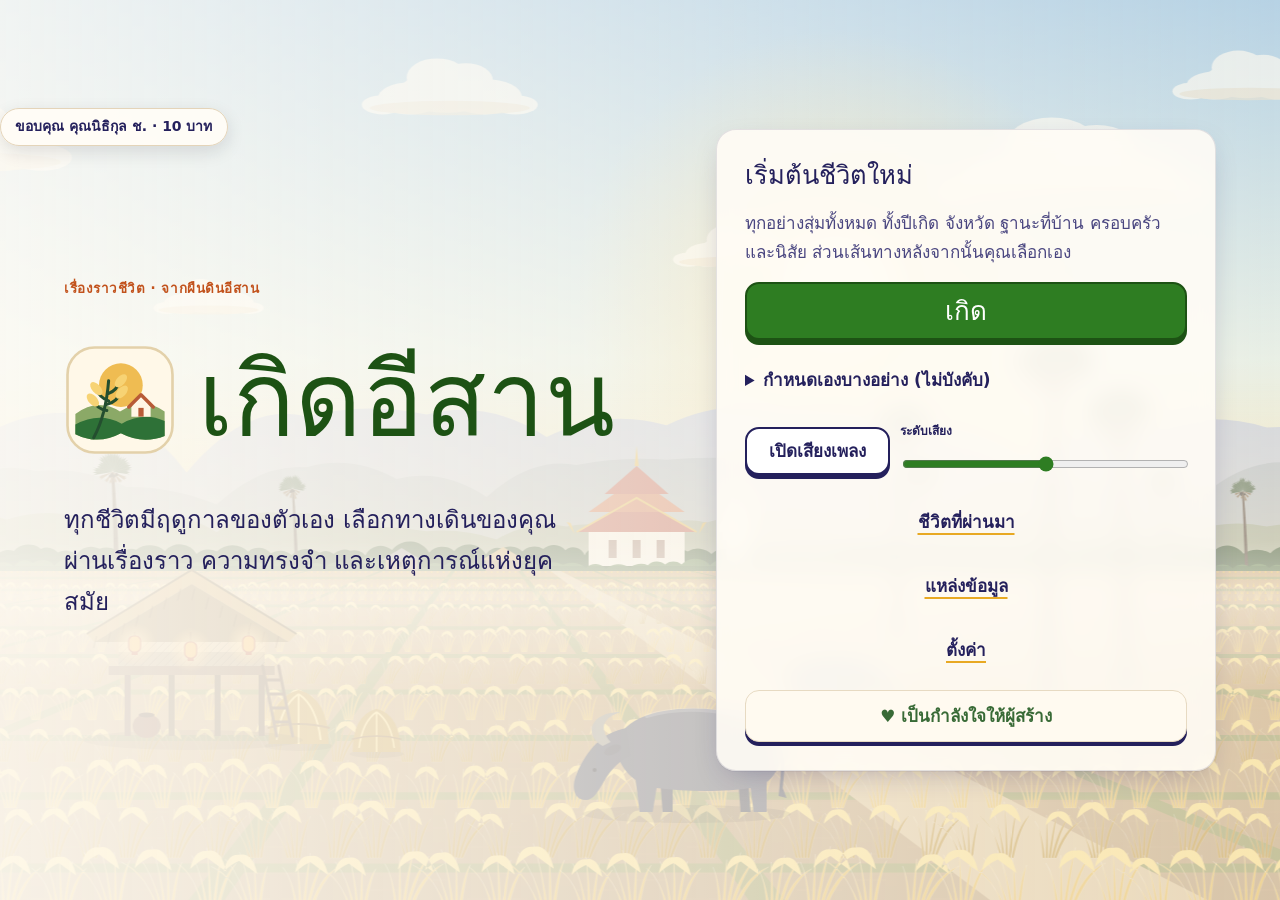
==== work/ki-preview/index.html @ 5be8d290 "feat: pets and co-located family in scene, free trading, floating thanks - Draw living pets in the s" ====
<!doctype html>
<html lang="th">
<head>
<meta charset="utf-8">
<meta name="viewport" content="width=device-width, initial-scale=1">
<title>เกิดอีสาน</title>
<link rel="icon" href="assets/logo.svg" type="image/svg+xml">
<link rel="stylesheet" href="css/base.css">
<link rel="stylesheet" href="css/layout.css">
<link rel="stylesheet" href="css/scene.css">
<link rel="stylesheet" href="css/app.css">
</head>
<body>
<div id="app"></div>
<script src="data/places.js"></script>
<script src="data/isan-map.js"></script>
<script src="data/stats.js"></script>
<script src="data/world-events.js"></script>
<script src="data/world-effects.js"></script>

<script src="data/conditions.js"></script>
<script src="data/focus.js"></script>
<script src="data/decisions.js"></script>
<script src="data/personal-events.js"></script>
<script src="data/more-world-reactions.js"></script>
<script src="data/more-seasons.js"></script>
<script src="data/more-money.js"></script>
<script src="data/more-family-era-health.js"></script>
<script src="data/more-careers.js"></script>
<script src="data/more-choices-base.js"></script>
<script src="data/more-choices-world-money.js"></script>
<script src="data/more-choices-family-era-health.js"></script>
<script src="data/more-choices-seasons-careers.js"></script>
<script src="data/more-behavior.js"></script>
<script src="data/more-temptation.js"></script>
<script src="data/more-life.js"></script>
<script src="data/more-parenting.js"></script>
<script src="data/more-business.js"></script>
<script src="data/more-talents.js"></script>
<script src="data/more-careers2.js"></script>
<script src="data/more-fortune.js"></script>
<script src="data/more-love.js"></script>
<script src="data/more-lending.js"></script>
<script src="data/more-realism.js"></script>
<script src="data/more-realism2.js"></script>
<script src="data/more-crime.js"></script>
<script src="data/more-legacy.js"></script>
<script src="data/more-education.js"></script>
<script src="data/more-expenses.js"></script>
<script src="data/more-disaster.js"></script>
<script src="data/more-balance.js"></script>
<script src="data/more-wealth.js"></script>
<script src="data/more-pets.js"></script>
<script src="data/story-continuity.js"></script>
<script src="data/personality.js"></script>
<script src="data/partner.js"></script>
<script src="data/assets.js"></script>
<script src="data/glossary.js"></script>
<script src="data/supporters.js"></script>
<script src="engine/rng.js"></script>
<script src="engine/cond.js"></script>
<script src="engine/effects.js"></script>
<script src="engine/tables.js"></script>
<script src="engine/turn.js"></script>
<script src="engine/family.js"></script>
<script src="engine/friends.js"></script>
<script src="engine/game.js"></script>
<script src="engine/save.js"></script>
<script src="ui/particles.js"></script>

<script src="ui/avatar.js"></script>
<script src="ui/map.js"></script>
<script src="ui/scene.js"></script>
<script src="ui/timeline.js"></script>
<script src="ui/finance.js"></script>
<script src="ui/share.js"></script>
<script src="ui/archive.js"></script>
<script src="ui/music.js"></script>
<script src="ui/clock.js"></script>
<script src="ui/titles.js"></script>
<script src="ui/app.js"></script>
</body>
</html>
---- work/ki-preview/css/base.css ----
:root{
  --dry:#C2521C;
  --dry-deep:#8F3610;
  --dry-soft:#F6D9C6;
  --rice:#2E7D22;
  --rice-deep:#1D5214;
  --rice-soft:#DCEFD3;
  --gold:#E8A923;
  --gold-deep:#8A5D00;
  --gold-soft:#F7D77F;
  --ink:#24205C;
  --ink-2:#4A4680;
  --ink-3:#77739F;
  --khram:#2F3C7E;
  --paper:#FFFCF6;
  --paper-2:#FBF3E4;
  --paper-glass:rgba(255,252,246,.9);
  --line:#E4DCCB;
  --line-2:#D3C7AE;
  --seal:#B23A1E;
  --up:#1F5A16;
  --down:#8F3610;
  --display:"Chonburi",system-ui,"Noto Sans Thai",Thonburi,"Leelawadee UI",sans-serif;
  --body:"Anuphan",system-ui,"Noto Sans Thai",Thonburi,"Leelawadee UI",sans-serif;
  --fs-0:13px;
  --fs-1:15px;
  --fs-2:17px;
  --fs-3:21px;
  --fs-4:26px;
  --fs-5:33px;
  --fs-6:41px;
  --lh-body:1.7;
  --lh-tight:1.35;
  --r-s:6px;
  --r-m:12px;
  --r-l:20px;
  --shadow-lift:0 1px 0 rgba(36,32,92,.06),0 10px 30px -12px rgba(36,32,92,.35);
  --shadow-press:0 4px 0 var(--ink);
  --season:var(--gold);
  --season-ink:var(--ink);
}
*,*::before,*::after{box-sizing:border-box}
html{-webkit-text-size-adjust:100%;text-size-adjust:100%}
body{
  margin:0;
  font-family:var(--body);
  font-size:var(--fs-2);
  line-height:var(--lh-body);
  color:var(--ink);
  background:var(--paper);
  overflow-x:hidden;
  min-height:100vh;
}
[hidden]{display:none!important}
h1,h2,h3,h4{font-family:var(--display);font-weight:400;line-height:var(--lh-tight);margin:0}
p{margin:0}
button,input,select,textarea{font:inherit;color:inherit}
a{color:inherit}
:focus-visible{outline:3px solid var(--dry);outline-offset:3px;border-radius:var(--r-s)}
abbr[title]{text-decoration:underline dotted var(--dry);text-underline-offset:4px;cursor:help}
.sr-only{position:absolute!important;width:1px;height:1px;padding:0;margin:-1px;overflow:hidden;clip:rect(0 0 0 0);white-space:nowrap;border:0}

.display{font-family:var(--display);font-weight:400}
.t-0{font-size:var(--fs-0)}
.t-1{font-size:var(--fs-1)}
.t-2{font-size:var(--fs-2)}
.t-3{font-size:var(--fs-3)}
.t-4{font-size:var(--fs-4)}
.t-5{font-size:var(--fs-5)}
.t-6{font-size:var(--fs-6)}
.muted{color:var(--ink-2)}

.btn{
  display:inline-flex;align-items:center;justify-content:center;gap:10px;
  min-height:48px;padding:10px 22px;
  border:2px solid var(--ink);border-radius:14px;
  background:#fff;color:var(--ink);
  font-weight:700;font-size:var(--fs-2);line-height:1.3;
  cursor:pointer;text-align:center;text-decoration:none;
  box-shadow:var(--shadow-press);
  transition:transform .12s ease,box-shadow .12s ease,background-color .15s ease;
  -webkit-tap-highlight-color:transparent;
}
.btn:hover{background:var(--paper-2)}
.btn:active{transform:translateY(3px);box-shadow:0 1px 0 var(--ink)}
.btn[disabled]{opacity:.45;cursor:not-allowed;transform:none;box-shadow:0 2px 0 var(--ink-3)}
.btn-primary{
  min-height:58px;padding:10px 28px;
  border-color:var(--rice-deep);
  background:var(--rice);color:#fff;
  font-family:var(--display);font-weight:400;font-size:var(--fs-4);
  box-shadow:0 5px 0 var(--rice-deep);
}
.btn-primary:hover{background:#286F1D}
.btn-primary:active{box-shadow:0 1px 0 var(--rice-deep)}
.btn-hot{border-color:var(--dry-deep);background:var(--dry);color:#fff;box-shadow:0 5px 0 var(--dry-deep)}
.btn-hot:hover{background:#B04614}
.btn-quiet{border-color:transparent;background:transparent;box-shadow:none;text-decoration:underline;text-decoration-color:var(--gold);text-decoration-thickness:2px;text-underline-offset:5px}
.btn-quiet:hover{background:rgba(36,32,92,.06)}
.btn-quiet:active{transform:none;box-shadow:none}

.choice{
  position:relative;
  display:flex;align-items:center;gap:14px;
  width:100%;min-height:60px;
  padding:12px 18px 12px 12px;
  border:2px solid var(--ink);border-radius:14px;
  background:#fff;color:var(--ink);
  font-size:var(--fs-2);font-weight:600;line-height:1.45;text-align:left;
  cursor:pointer;
  box-shadow:var(--shadow-press);
  transition:transform .12s ease,box-shadow .12s ease,background-color .15s ease,opacity .2s ease;
}
.choice::before{
  content:"";flex:none;align-self:stretch;width:12px;border-radius:6px;
  background:linear-gradient(var(--dry),var(--gold));
}
.choice:hover{background:#FFF6E2}
.choice:active{transform:translateY(3px);box-shadow:0 1px 0 var(--ink)}
.choice[aria-pressed=true]{background:var(--ink);color:#fff;transform:translateY(3px);box-shadow:0 1px 0 var(--ink)}
.choice[aria-pressed=true]::before{background:var(--gold)}
.choice-tag{
  margin-left:auto;flex:none;
  padding:2px 10px;border-radius:999px;
  background:var(--gold-soft);color:var(--gold-deep);
  font-size:var(--fs-0);font-weight:700;
}
.choices{display:flex;flex-direction:column;gap:12px}
.choices.done .choice[aria-pressed=false]{opacity:.45}

.chip{
  display:inline-flex;align-items:center;gap:6px;
  min-height:32px;padding:3px 12px;
  border-radius:999px;
  background:#fff;color:var(--ink);
  font-weight:700;font-size:var(--fs-1);line-height:1.35;
  white-space:nowrap;
}
.chip-ink{background:var(--ink);color:#fff}
.chip-season{background:var(--season);color:var(--season-ink)}
.chip-future{background:repeating-linear-gradient(135deg,#EFE6D2 0 6px,#F8F2E4 6px 12px);color:var(--ink-2);border:1px dashed var(--ink-3)}
.chip-cond{
  min-height:36px;padding:4px 14px 4px 6px;
  background:var(--dry-soft);color:var(--dry-deep);
}
.chip-cond::before{
  content:"";flex:none;width:24px;height:24px;border-radius:50%;
  background:conic-gradient(var(--dry) 0 calc(var(--left,.5)*100%),#F2C4AA 0);
}

.khit{
  --k1:var(--khram);
  --k2:var(--gold);
  --k3:var(--dry);
  height:14px;
  background:
    linear-gradient(var(--k1),var(--k1)) top/100% 2px no-repeat,
    linear-gradient(var(--k1),var(--k1)) bottom/100% 2px no-repeat,
    radial-gradient(circle at 0 50%,var(--k2) 0 2px,transparent 2.5px) 0 0/16px 100% repeat-x,
    conic-gradient(from 45deg,var(--k1) 25%,transparent 0 50%,var(--k1) 0 75%,transparent 0) 0 0/16px 100% repeat-x;
}
.khit-dry{--k1:var(--dry-deep);--k2:var(--gold-soft)}
.khit-rice{--k1:var(--rice-deep);--k2:var(--gold-soft)}
.mudmee{
  --m1:var(--khram);
  --m2:#E9E2F4;
  --m3:var(--gold);
  width:12px;
  background:
    radial-gradient(circle at 50% 0,var(--m3) 0 2px,transparent 2.5px) 0 0/100% 18px repeat-y,
    conic-gradient(from -45deg at 50% 50%,var(--m2) 25%,transparent 0) 0 9px/100% 18px repeat-y,
    var(--m1);
}
.zigzag{
  height:10px;
  background:
    linear-gradient(135deg,var(--z,var(--gold)) 25%,transparent 25%) -5px 0/10px 10px repeat-x,
    linear-gradient(225deg,var(--z,var(--gold)) 25%,transparent 25%) -5px 0/10px 10px repeat-x;
}

.panel{
  position:relative;
  background:var(--paper-glass);
  border:1px solid rgba(36,32,92,.12);
  border-radius:var(--r-l);
  box-shadow:var(--shadow-lift);
  -webkit-backdrop-filter:blur(10px) saturate(1.1);
  backdrop-filter:blur(10px) saturate(1.1);
}

.card{
  position:relative;
  border-radius:4px 22px 4px 4px;
  overflow:hidden;
  box-shadow:var(--shadow-lift);
}
.card-body{padding:16px 20px 20px}
.card h2,.card-title{font-size:clamp(20px,2.2vw + 12px,25px);line-height:1.45;margin:0 0 8px}
.card p{font-size:var(--fs-2);line-height:1.75}
.card-meta{display:flex;flex-wrap:wrap;align-items:center;gap:6px 12px;margin:0 0 6px;font-size:var(--fs-1);font-weight:700}
.card-foot{display:flex;flex-wrap:wrap;align-items:center;gap:8px;margin-top:12px}

.card-real{
  background:
    linear-gradient(rgba(255,255,255,.55),rgba(255,255,255,0) 40%),
    repeating-linear-gradient(0deg,rgba(138,93,0,.035) 0 1px,transparent 1px 28px),
    #FFF8E8;
  color:var(--ink);
  border:1px solid #E9D9B4;
}
.card-real .khit{--k1:var(--ink);--k2:var(--gold)}
.card-real .card-body{padding-right:clamp(20px,22%,120px)}
.card-real .card-kicker{
  display:inline-block;margin:0 0 6px;
  font-size:var(--fs-1);font-weight:700;color:var(--gold-deep);
}
.stamp{
  position:absolute;top:26px;right:14px;
  display:grid;place-items:center;
  width:92px;height:92px;
  border-radius:50%;
  color:var(--seal);
  border:3px solid currentColor;
  box-shadow:inset 0 0 0 4px #FFF8E8,inset 0 0 0 6px currentColor;
  font-family:var(--display);font-size:18px;line-height:1.1;text-align:center;
  transform:rotate(-12deg);
  opacity:.82;
  mix-blend-mode:multiply;
  pointer-events:none;
  -webkit-mask-image:radial-gradient(circle at 30% 35%,#000 55%,rgba(0,0,0,.75) 70%,#000 85%);
  mask-image:radial-gradient(circle at 30% 35%,#000 55%,rgba(0,0,0,.75) 70%,#000 85%);
}
.stamp small{display:block;font-family:var(--body);font-size:11px;font-weight:700;margin-top:2px}
.src-link{
  display:inline-flex;align-items:center;gap:6px;
  min-height:44px;padding:6px 4px;
  font-weight:700;color:var(--ink);
  text-decoration:underline;text-decoration-color:var(--gold);text-decoration-thickness:2px;text-underline-offset:5px;
}

.card-story{
  display:grid;grid-template-columns:12px minmax(0,1fr);
  background:
    radial-gradient(120% 80% at 100% 0,rgba(232,169,35,.18),transparent 60%),
    linear-gradient(160deg,#2C2768,#1E1A4E);
  color:#F4F1FF;
  border-radius:22px 4px 22px 4px;
}
.card-story .card-body{padding:18px 20px 20px}
.card-story .card-kicker{display:block;margin:0 0 6px;font-size:var(--fs-1);font-weight:700;color:var(--gold-soft)}
.card-story h2{color:#fff}
.card-story p{font-size:18px;font-weight:500;color:#ECE9FF}
.card-story .choices{margin-top:16px}
.card-story .choice{border-color:#fff;box-shadow:0 4px 0 #0F0C33}
.card-story .choice:active{box-shadow:0 1px 0 #0F0C33}

.meters{display:grid;grid-template-columns:repeat(4,minmax(0,1fr));gap:8px;margin:0;padding:0;list-style:none}
.meter{text-align:center;min-width:0}
.dial{
  --c:var(--rice);
  position:relative;
  display:grid;place-items:center;
  width:var(--dial,62px);height:var(--dial,62px);
  margin:0 auto 4px;
  border-radius:50%;
  background:conic-gradient(from 225deg,var(--c) calc(var(--v)*.75%),#ECE7DA 0 75%,transparent 0);
  transition:--v .6s ease;
}
.dial::before{content:"";position:absolute;inset:8px;border-radius:50%;background:#fff}
.dial span{position:relative;font-family:var(--display);font-size:19px;line-height:1}
.meter small{display:block;font-size:var(--fs-0);font-weight:600;line-height:1.3;color:var(--ink-2);overflow-wrap:anywhere}
.meter-health .dial{--c:var(--rice)}
.meter-happy .dial{--c:var(--gold)}
.meter-know .dial{--c:var(--dry)}
.meter-bond .dial{--c:var(--khram)}
@property --v{syntax:"<number>";inherits:true;initial-value:0}

.money{
  display:flex;align-items:baseline;justify-content:space-between;gap:10px;flex-wrap:wrap;
  padding:10px 14px;border-radius:var(--r-m);
  background:var(--paper-2);
}
.money span{font-weight:700;font-size:var(--fs-1)}
.money strong{font-family:var(--display);font-weight:400;font-size:var(--fs-3);letter-spacing:.02em;overflow-wrap:anywhere}

.turn-head{
  position:relative;
  padding:14px 18px 16px;
  border-radius:var(--r-l) var(--r-l) var(--r-m) var(--r-m);
  background:var(--ink);color:#fff;
  box-shadow:var(--shadow-lift);
  overflow:hidden;
}
.turn-head::after{
  content:"";position:absolute;left:0;right:0;bottom:0;height:6px;
  background:linear-gradient(90deg,var(--dry) 0 33.3%,var(--rice) 0 66.6%,var(--gold) 0);
}
.turn-year{display:flex;align-items:baseline;flex-wrap:wrap;gap:4px 12px}
.turn-year strong{font-family:var(--display);font-weight:400;font-size:clamp(30px,3vw + 18px,41px);line-height:1.2;color:var(--gold-soft)}
.turn-year span{font-size:var(--fs-1);color:#D6D4F0}
.turn-row{display:flex;flex-wrap:wrap;gap:8px;margin-top:8px}
.turn-where{margin-top:8px;font-size:var(--fs-1);color:#E6E4F7;line-height:1.55}

.strip{
  position:relative;
  display:flex;align-items:flex-start;gap:5px;
  padding:6px 14px 6px;
  overflow-x:auto;overscroll-behavior-x:contain;
  scroll-snap-type:x proximity;scrollbar-width:thin;
}
.strip::before{content:"";position:absolute;left:0;top:6px;height:3px;width:var(--rope,100%);min-width:100%;background:var(--ink);border-radius:2px}
.cell{
  position:relative;flex:none;
  display:flex;flex-direction:column;
  width:30px;height:92px;
  padding:0;border:0;
  clip-path:polygon(0 0,100% 0,100% 84%,50% 100%,0 84%);
  scroll-snap-align:center;
  background:none;cursor:pointer;
}
.cell i{flex:1;display:block}
.cell .s0,.cell.s0{background:var(--dry)}
.cell .s1,.cell.s1{background:var(--rice)}
.cell .s2,.cell.s2{background:var(--gold)}
.cell b{position:absolute;left:0;right:0;top:6px;text-align:center;font-family:var(--display);font-weight:400;font-size:13px;color:#fff;text-shadow:0 1px 0 rgba(0,0,0,.35)}
.cell.s2 b{color:var(--ink);text-shadow:none}
.cell.now{width:44px;height:120px;transform-origin:top center;animation:ki-sway 2.6s ease-in-out infinite}
.cell.now::after{content:"";position:absolute;left:50%;bottom:24px;width:14px;height:14px;margin-left:-7px;border-radius:50%;background:var(--ink);box-shadow:0 0 0 4px #fff}
.cell.future{background:repeating-linear-gradient(180deg,#EFE6D2 0 6px,#F8F2E4 6px 12px);opacity:.7;cursor:default}
.cell.future:nth-last-child(-n+3){opacity:.4}
.cell.future:last-child{opacity:.2}
.cell .pin{position:absolute;left:50%;bottom:16px;width:10px;height:10px;margin-left:-5px;border-radius:50%;background:#fff;box-shadow:0 0 0 2px var(--ink)}
@keyframes ki-sway{0%,100%{transform:rotate(-1.6deg)}50%{transform:rotate(1.6deg)}}
.legend{display:flex;flex-wrap:wrap;gap:4px 14px;margin:6px 0 0;padding:0;list-style:none;font-size:var(--fs-0);font-weight:600;color:var(--ink-2)}
.legend li{display:flex;align-items:center;gap:6px}
.legend i{display:block;width:12px;height:12px;border-radius:3px}

.deltas{display:flex;flex-wrap:wrap;gap:8px;margin:0;padding:0;list-style:none}
.deltas li{display:inline-flex;align-items:center;min-height:36px;padding:4px 12px;border-radius:8px;font-weight:700;font-size:var(--fs-1);animation:ki-pop .35s ease-out both}
.delta-up{background:var(--rice-soft);color:var(--up);border:2px solid var(--rice)}
.delta-down{background:var(--dry-soft);color:var(--down);border:2px solid var(--dry)}
.delta-cond{background:#FFF1CC;color:#6A4A00;border:2px solid var(--gold)}
@keyframes ki-pop{from{opacity:0;transform:scale(.8)}to{opacity:1;transform:none}}

.notice{
  display:flex;align-items:center;gap:12px;
  padding:12px 16px;border-radius:var(--r-m);
  background:#FFF1CC;color:#5A3E00;border:2px solid var(--gold);
  font-weight:600;
}
.placeholder{
  max-width:34rem;margin:0 auto;padding:28px 24px;text-align:center;
}
.placeholder h1{font-size:var(--fs-5);color:var(--dry);text-shadow:3px 3px 0 var(--gold-soft);margin-bottom:8px}
.placeholder p{color:var(--ink-2)}

@media (prefers-reduced-motion:reduce){
  .cell.now,.deltas li{animation:none}
  .btn,.choice{transition:none}
}
.no-motion .cell.now,.no-motion .deltas li{animation:none}
---- work/ki-preview/css/layout.css ----
#app{position:relative;z-index:2;min-height:100vh;min-height:100dvh}

.shell{
  --gap:12px;
  --bar-h:84px;
  display:grid;
  grid-template-columns:minmax(0,1fr);
  grid-template-areas:
    "head"
    "cards"
    "stats"
    "trail";
  gap:var(--gap);
  width:100%;
  max-width:640px;
  margin:0 auto;
  padding:0 12px calc(var(--bar-h) + 20px + env(safe-area-inset-bottom, 0px));
}
.slot-window{min-height:0}
.slot-head{grid-area:head;min-width:0}
.slot-stats{grid-area:stats;min-width:0}
.slot-trail{grid-area:trail;min-width:0}
.slot-cards{grid-area:cards;min-width:0;display:flex;flex-direction:column;gap:14px}
.slot-actions{min-width:0}

.shell .slot-window{height:220px;position:relative;margin:12px 0 16px}

.slot-actions{
  position:fixed;left:0;right:0;bottom:0;z-index:20;
  display:flex;gap:10px;align-items:center;
  padding:10px 12px calc(10px + env(safe-area-inset-bottom));
  background:linear-gradient(rgba(255,252,246,0),var(--paper) 30%);
}
.slot-actions .btn-primary{flex:1 1 auto;min-width:0}

.slot-stats.panel,.slot-trail.panel{padding:12px}
.slot-stats .meters{--dial:54px}
.slot-stats .money{margin-top:10px}
.slot-stats .stats-who{display:none}
.slot-trail .trail-extra{display:none}

@media (min-width:1024px){
  .shell{
    --gap:18px;
    max-width:none;
    height:100vh;height:100dvh;
    padding:18px;
    grid-template-columns:minmax(240px,32%) minmax(0,1fr);
    grid-template-rows:auto minmax(0,1fr) auto;
    grid-template-areas:
      "stats head"
      "stats cards"
      "trail actions";
  }
  .slot-cards{overflow-y:auto;overscroll-behavior:contain;padding:2px 6px 8px 2px;margin-right:-6px;scrollbar-width:thin}
  .slot-actions{grid-area:actions;position:static;padding:0;background:none}
  .slot-stats{min-height:0;max-height:100%;overflow-y:auto}
  .slot-trail{align-self:stretch;max-height:32vh;overflow-y:auto}
}

@media (min-width:1440px){
  .shell{
    --gap:22px;
    padding:22px;
    grid-template-columns:minmax(300px,340px) minmax(0,1fr) minmax(290px,330px);
    grid-template-rows:auto minmax(0,1fr) auto;
    grid-template-areas:
      "stats head    trail"
      "stats cards   trail"
      "stats actions trail";
  }
  .slot-head,.slot-cards,.slot-actions{width:100%;max-width:780px;justify-self:center}
  .slot-stats{align-self:stretch;max-height:100%;overflow-y:auto}
  .slot-stats .meters{grid-template-columns:repeat(2,minmax(0,1fr));gap:14px 8px;--dial:78px}
  .slot-stats .dial span{font-size:24px}
  .slot-stats .stats-who{display:block}
  .slot-trail{align-self:stretch;max-height:none;overflow-y:auto;display:flex;flex-direction:column;gap:14px}
  .slot-trail .trail-extra{display:block}
  .slot-trail .strip{flex-direction:column;align-items:center;overflow-x:hidden;overflow-y:auto;max-height:46vh;padding:14px 6px;scroll-snap-type:y proximity}
  .slot-trail .strip::before{left:6px;top:0;width:3px;height:var(--rope,100%);min-height:100%;min-width:0}
  .slot-trail .cell{width:92px;height:26px;clip-path:polygon(0 0,84% 0,100% 50%,84% 100%,0 100%);flex-direction:row}
  .slot-trail .cell b{top:0;bottom:0;right:auto;left:8px;display:flex;align-items:center}
  .slot-trail .cell.now{width:132px;height:38px;animation:none}
  .slot-trail .cell.now::after{left:auto;right:24px;top:50%;bottom:auto;margin:-7px 0 0}
}

.screen-placeholder{position:relative;z-index:2;min-height:100vh;display:grid;place-items:center;padding:24px 16px}
.screen-placeholder .panel{width:min(100%,34rem)}
@media (max-width:1023px){
  .shell{grid-template-areas:"head" "stats" "cards" "trail"}
  .slot-stats h3{margin:0 0 4px}
  .shell .slot-window{height:190px;margin:6px 0 8px}
  .slot-stats .stat-line{margin:4px 0 2px;min-height:0}
  .slot-stats progress{margin:0 0 4px}
  .slot-stats .money{margin:6px 0 0;padding:8px 12px}
  .slot-actions{display:grid;grid-template-columns:auto minmax(0,1fr) minmax(0,1.1fr);gap:8px}
  .slot-actions .btn{min-width:0;min-height:48px;padding:6px 10px;font-size:14px;line-height:1.25;white-space:normal}
  .slot-actions .btn-primary{font-size:20px;white-space:nowrap}
}
@media (min-width:700px) and (max-width:1023px){
  .shell{max-width:none;padding:16px 16px calc(var(--bar-h) + 20px);grid-template-columns:minmax(260px,42%) minmax(0,1fr);grid-template-rows:auto 1fr auto;grid-template-areas:"stats head" "stats cards" "trail trail";align-items:start}
  .slot-stats{position:sticky;top:16px;max-height:calc(100vh - var(--bar-h) - 32px);max-height:calc(100dvh - var(--bar-h) - 32px - env(safe-area-inset-bottom, 0px));overflow-y:auto;overscroll-behavior:contain;-webkit-overflow-scrolling:touch}
  .slot-actions{padding-left:16px;padding-right:16px}
}
@media (min-width:1024px) and (max-height:700px){
  .shell{height:auto;min-height:100vh;min-height:100dvh}
  .slot-stats,.slot-trail,.slot-cards{max-height:none;overflow:visible}
}
---- work/ki-preview/css/scene.css ----
@property --sky1{syntax:"<color>";inherits:true;initial-value:#6FA9D3}
@property --sky2{syntax:"<color>";inherits:true;initial-value:#CFE0D6}
@property --sky3{syntax:"<color>";inherits:true;initial-value:#F7CF7A}
@property --sun{syntax:"<color>";inherits:true;initial-value:#FFF8E0}
@property --glow{syntax:"<color>";inherits:true;initial-value:#FAC64E}
@property --cloud{syntax:"<color>";inherits:true;initial-value:#FFF6E6}
@property --cloud2{syntax:"<color>";inherits:true;initial-value:#F0CF9C}
@property --hill1{syntax:"<color>";inherits:true;initial-value:#A9B2C4}
@property --hill2{syntax:"<color>";inherits:true;initial-value:#8D9AA8}
@property --hill3{syntax:"<color>";inherits:true;initial-value:#6E7F6B}
@property --tree{syntax:"<color>";inherits:true;initial-value:#4E6B30}
@property --tree2{syntax:"<color>";inherits:true;initial-value:#364C20}
@property --palm{syntax:"<color>";inherits:true;initial-value:#354A24}
@property --trunk{syntax:"<color>";inherits:true;initial-value:#4E3B28}
@property --soil{syntax:"<color>";inherits:true;initial-value:#B88A4E}
@property --soil2{syntax:"<color>";inherits:true;initial-value:#96703C}
@property --bund{syntax:"<color>";inherits:true;initial-value:#8F8A44}
@property --rice{syntax:"<color>";inherits:true;initial-value:#DDAA34}
@property --rice2{syntax:"<color>";inherits:true;initial-value:#B9861F}
@property --grain{syntax:"<color>";inherits:true;initial-value:#F2CF6A}
@property --road{syntax:"<color>";inherits:true;initial-value:#CDAE78}
@property --thatch{syntax:"<color>";inherits:true;initial-value:#C49A55}
@property --river{syntax:"<color>";inherits:true;initial-value:#6E98B5}
@property --river2{syntax:"<color>";inherits:true;initial-value:#A9C3CE}
@property --haze{syntax:"<color>";inherits:true;initial-value:#F8DFA5}
@property --tint{syntax:"<color>";inherits:true;initial-value:#F8DFA5}
@property --asphalt{syntax:"<color>";inherits:true;initial-value:#8D8781}
@property --ground{syntax:"<color>";inherits:true;initial-value:#E9CF96}
@property --sun-y{syntax:"<number>";inherits:true;initial-value:-110}
@property --sun-s{syntax:"<number>";inherits:true;initial-value:1}
@property --sun-o{syntax:"<number>";inherits:true;initial-value:1}
@property --storm{syntax:"<number>";inherits:true;initial-value:0}
@property --cloud-o{syntax:"<number>";inherits:true;initial-value:.6}
@property --wet{syntax:"<number>";inherits:true;initial-value:.1}
@property --rice-h{syntax:"<number>";inherits:true;initial-value:1}
@property --grain-o{syntax:"<number>";inherits:true;initial-value:1}
@property --cracks{syntax:"<number>";inherits:true;initial-value:0}
@property --kite{syntax:"<number>";inherits:true;initial-value:0}
@property --egret{syntax:"<number>";inherits:true;initial-value:0}
@property --sheaf{syntax:"<number>";inherits:true;initial-value:1}
@property --lantern{syntax:"<number>";inherits:true;initial-value:1}
@property --haze-o{syntax:"<number>";inherits:true;initial-value:.45}
@property --mist{syntax:"<number>";inherits:true;initial-value:.5}
@property --heat{syntax:"<number>";inherits:true;initial-value:0}
@property --river-y{syntax:"<number>";inherits:true;initial-value:4}
@property --sandbar{syntax:"<number>";inherits:true;initial-value:0}
@property --birds{syntax:"<number>";inherits:true;initial-value:1}
@property --wetroad{syntax:"<number>";inherits:true;initial-value:0}

.ki-scene{
  position:fixed;inset:0;z-index:0;
  overflow:hidden;
  pointer-events:none;
  background:var(--paper);
  contain:strict;
  transition-property:--sky1,--sky2,--sky3,--sun,--glow,--cloud,--cloud2,--hill1,--hill2,--hill3,--tree,--tree2,--palm,--trunk,--soil,--soil2,--bund,--rice,--rice2,--grain,--road,--thatch,--river,--river2,--haze,--tint,--asphalt,--ground,--sun-y,--sun-s,--sun-o,--storm,--cloud-o,--wet,--rice-h,--grain-o,--cracks,--kite,--egret,--sheaf,--lantern,--haze-o,--mist,--heat,--river-y,--sandbar,--birds,--wetroad,opacity;
  transition-duration:1.8s;
  transition-timing-function:cubic-bezier(.45,.05,.35,1);
}
.ki-scene[data-season="0"]{
  --sky1:#D7834F;--sky2:#EDAA70;--sky3:#F9DCAB;--sun:#FFF0C4;--glow:#F7A35A;--cloud:#F7D9B8;--cloud2:#E2A57A;
  --hill1:#CC9A82;--hill2:#B4806A;--hill3:#93684F;--tree:#7D6C3D;--tree2:#584829;--palm:#4D4128;--trunk:#5E4832;
  --soil:#D9AB78;--soil2:#A9754A;--bund:#C39260;--rice:#C9A469;--rice2:#A67E47;--grain:#C9A469;--road:#E4C595;--thatch:#D2AE73;
  --river:#8FA49A;--river2:#C6C3A6;--haze:#F5C793;--tint:#F3B77D;--asphalt:#9B928A;--ground:#E6C397;
  --sun-y:30;--sun-s:1.35;--sun-o:1;--storm:0;--cloud-o:.55;--wet:0;--rice-h:.2;--grain-o:0;--cracks:1;--kite:1;--egret:0;--sheaf:0;--lantern:0;
  --haze-o:.7;--mist:0;--heat:1;--river-y:30;--sandbar:1;--birds:0;--wetroad:0;
  --season:var(--dry);--season-ink:#fff;
}
.ki-scene[data-season="1"]{
  --sky1:#55687B;--sky2:#8495A1;--sky3:#C4D0CC;--sun:#EEF2EE;--glow:#B9C6C6;--cloud:#AAB5BB;--cloud2:#65748A;
  --hill1:#7C909A;--hill2:#5B7775;--hill3:#3C5E4D;--tree:#2E5E38;--tree2:#1C4126;--palm:#223E27;--trunk:#3F3428;
  --soil:#6B5B45;--soil2:#544635;--bund:#5D8D3B;--rice:#6BB548;--rice2:#3F8C2B;--grain:#6BB548;--road:#8F775A;--thatch:#8C774E;
  --river:#9A7F5B;--river2:#B39A73;--haze:#C6D2CF;--tint:#9EB0B8;--asphalt:#6A6C6E;--ground:#9DBB86;
  --sun-y:-40;--sun-s:1;--sun-o:.16;--storm:1;--cloud-o:1;--wet:1;--rice-h:.58;--grain-o:0;--cracks:0;--kite:0;--egret:1;--sheaf:0;--lantern:0;
  --haze-o:.4;--mist:.15;--heat:0;--river-y:-14;--sandbar:0;--birds:0;--wetroad:1;
  --season:var(--rice);--season-ink:#fff;
}
.ki-scene[data-season="2"]{
  --sky1:#6EA8D2;--sky2:#D3E2D4;--sky3:#F8CE79;--sun:#FFF8E0;--glow:#FAC64E;--cloud:#FFF7E8;--cloud2:#EFCD9B;
  --hill1:#AAB3C5;--hill2:#8E9BAA;--hill3:#6D7E6A;--tree:#4F6C31;--tree2:#354B20;--palm:#354A24;--trunk:#4E3B28;
  --soil:#B88A4E;--soil2:#94703D;--bund:#8F8B45;--rice:#DEAB35;--rice2:#B5841F;--grain:#F3D06B;--road:#D4B57F;--thatch:#C79D58;
  --river:#6C97B4;--river2:#AAC4CF;--haze:#F8E0A8;--tint:#F6D58C;--asphalt:#8D8781;--ground:#EBD39A;
  --sun-y:-110;--sun-s:1;--sun-o:1;--storm:0;--cloud-o:.65;--wet:.1;--rice-h:1;--grain-o:1;--cracks:0;--kite:0;--egret:0;--sheaf:1;--lantern:1;
  --haze-o:.45;--mist:.55;--heat:0;--river-y:4;--sandbar:0;--birds:1;--wetroad:0;
  --season:var(--gold);--season-ink:var(--ink);
}
.ki-scene[data-season="soft"]{
  --sky1:#A8CAE2;--sky2:#EEE6D6;--sky3:#F8DCA4;--sun:#FFFBEC;--glow:#F9D98A;--cloud:#FFFAF0;--cloud2:#F1DDBA;
  --hill1:#C4CAD6;--hill2:#AEB7C2;--hill3:#8E9C89;--tree:#6E8A52;--tree2:#536B3B;--palm:#4B5F38;--trunk:#5E4B37;
  --soil:#CBA26B;--soil2:#AC8653;--bund:#A9A05E;--rice:#E5BF62;--rice2:#C49B3E;--grain:#F5DC90;--road:#E0C695;--thatch:#D3AE70;
  --river:#8CB0C7;--river2:#C1D5DD;--haze:#FBEAC4;--tint:#F7E2B5;--asphalt:#A09A93;--ground:#F1E0B8;
  --sun-y:-80;--sun-s:1.1;--sun-o:1;--storm:0;--cloud-o:.7;--wet:.06;--rice-h:.92;--grain-o:.9;--cracks:0;--kite:0;--egret:0;--sheaf:.7;--lantern:0;
  --haze-o:.55;--mist:.7;--heat:0;--river-y:2;--sandbar:0;--birds:.7;--wetroad:0;
  --season:var(--gold);--season-ink:var(--ink);
}

.scene-svg{position:absolute;left:0;top:0;width:100%;height:46vh;height:46svh;display:block}
.scene-ground{
  position:absolute;left:0;right:0;bottom:0;top:calc(46svh - 70px);
  background:linear-gradient(rgba(0,0,0,0),var(--ground) 70px,color-mix(in srgb,var(--ground) 55%,var(--paper)) 40%,var(--paper) 85%);
}
.scene-particles{position:absolute;inset:0;width:100%;height:100%;display:block}
.scene-mood{position:absolute;inset:0;opacity:0;transition:opacity 1.8s ease}
.scene-mood-sad{background:#7E8796;mix-blend-mode:saturation}
.scene-mood-sad2{background:linear-gradient(rgba(70,80,105,.28),rgba(70,80,105,.12));mix-blend-mode:multiply}
.scene-mood-bright{background:radial-gradient(70% 60% at 72% 28%,rgba(255,196,96,.55),rgba(255,196,96,0) 70%);mix-blend-mode:soft-light}
.ki-scene[data-mood="sad"] .scene-mood-sad{opacity:.6}
.ki-scene[data-mood="sad"] .scene-mood-sad2{opacity:1}
.ki-scene[data-mood="bright"] .scene-mood-bright{opacity:1}
.scene-veil{position:absolute;inset:0;background:var(--paper);opacity:0}
.ki-scene.fading .scene-veil{animation:ki-veil .3s ease}
@keyframes ki-veil{0%{opacity:0}45%,55%{opacity:.85}100%{opacity:0}}

@media (min-width:1024px){
  .scene-svg{height:100%;left:-24vw;width:124vw}
  .scene-ground{display:none}
}
@media (min-width:1440px){
  .scene-svg{left:0;width:100%}
}

.ki-scene .pl{opacity:0;visibility:hidden;transition:opacity 1.2s ease,visibility 0s linear 1.2s}
.ki-scene .landmark{display:none}
.ki-scene[data-country="taiwan"] .landmark-taiwan,.ki-scene[data-country="japan"] .landmark-japan,.ki-scene[data-country="korea"] .landmark-korea,.ki-scene[data-country="singapore"] .landmark-singapore,.ki-scene[data-country="saudi"] .landmark-saudi,.ki-scene[data-country="israel"] .landmark-israel,.ki-scene[data-country="qatar"] .landmark-qatar,.ki-scene[data-country="australia"] .landmark-australia{display:inline}
.ki-scene[data-place="rural"] .pl-rural,
.ki-scene[data-place="town"] .pl-town,
.ki-scene[data-place="mekong"] .pl-mekong,
.ki-scene[data-place="bangkok"] .pl-bangkok,
.ki-scene[data-place="abroad"] .pl-abroad,
.ki-scene[data-place="school"] .pl-school,
.ki-scene[data-place="factory"] .pl-factory,
.ki-scene[data-place="market"] .pl-market,
.ki-scene[data-place="temple"] .pl-temple,
.ki-scene[data-place="desert"] .pl-desert,
.ki-scene[data-place="asiacity"] .pl-asiacity,
.ki-scene[data-place="nordic"] .pl-nordic,
.ki-scene[data-place="prison"] .pl-prison,
.ki-scene[data-place="garden"] .pl-garden{opacity:1;visibility:visible;transition:opacity 1.2s ease,visibility 0s}
.ki-scene .hills{transition:opacity 1.2s ease}
.ki-scene[data-place="bangkok"] .hills,
.ki-scene[data-place="prison"] .hills{opacity:0}
.ki-scene[data-place="mekong"] .hills .ridge-near{opacity:0}

.era{display:none}
.ki-scene.era-electricity .era-electricity,
.ki-scene.era-tv .era-tv,
.ki-scene.era-motorcycle .era-motorcycle,
.ki-scene.era-mobile .era-mobile{display:inline}

.sun{transform:translateY(calc(var(--sun-y) * 1px)) scale(var(--sun-s));transform-origin:1150px 400px;opacity:var(--sun-o)}
.clouds{opacity:var(--cloud-o)}
.storm{opacity:var(--storm)}
.kite{opacity:var(--kite)}
.egret{opacity:var(--egret)}
.sheaf{opacity:var(--sheaf)}
.lantern{opacity:var(--lantern)}
.haze{opacity:var(--haze-o)}
.mist{opacity:var(--mist)}
.heat{opacity:var(--heat)}
.cracks{opacity:var(--cracks)}
.wet{opacity:var(--wet)}
.grain{opacity:var(--grain-o)}
.sandbar{opacity:var(--sandbar)}
.birds{opacity:var(--birds)}
.wetroad{opacity:calc(var(--wetroad) * .55)}
.rice-row{transform:scaleY(var(--rice-h))}
.river-edge{transform:translateY(calc(var(--river-y) * 1px))}
.far-rice{opacity:calc(.25 + var(--rice-h) * .75)}

.drift{animation:ki-drift var(--d,90s) ease-in-out infinite alternate}
@keyframes ki-drift{from{transform:translateX(calc(var(--dx,60px) * -1))}to{transform:translateX(var(--dx,60px))}}
.sway{animation:ki-palm 6s ease-in-out infinite alternate}
@keyframes ki-palm{from{transform:rotate(-1.6deg)}to{transform:rotate(1.8deg)}}
.wave{animation:ki-wave 4.2s ease-in-out infinite;transform-box:fill-box;transform-origin:50% 100%}
@keyframes ki-wave{0%,100%{transform:skewX(-4deg)}50%{transform:skewX(5deg)}}
.kite-fly{animation:ki-kite 5s ease-in-out infinite alternate}
@keyframes ki-kite{0%{transform:rotate(-5deg) translate(0,0)}50%{transform:rotate(3deg) translate(8px,-10px)}100%{transform:rotate(6deg) translate(-6px,4px)}}
.tail-swish{animation:ki-tail 3.4s ease-in-out infinite}
@keyframes ki-tail{0%,100%{transform:rotate(-8deg)}50%{transform:rotate(14deg)}}
.bolt{opacity:0;animation:ki-bolt 9s linear infinite}
@keyframes ki-bolt{0%,61%{opacity:0}62%{opacity:1}63%{opacity:.2}64%{opacity:.95}66%,100%{opacity:0}}
.flash{opacity:0;animation:ki-flash 9s linear infinite}
@keyframes ki-flash{0%,61%{opacity:0}62%{opacity:.5}63%{opacity:.1}64%{opacity:.4}68%,100%{opacity:0}}
.shimmer{animation:ki-shimmer 2.8s ease-in-out infinite alternate;transform-box:fill-box;transform-origin:50% 50%}
@keyframes ki-shimmer{from{transform:translateX(-14px) scaleY(.6)}to{transform:translateX(14px) scaleY(1.5)}}
.glint{animation:ki-glint 3s ease-in-out infinite}
@keyframes ki-glint{0%,100%{opacity:.15}50%{opacity:.9}}
.blink{animation:ki-blink 1.6s steps(1) infinite}
@keyframes ki-blink{0%{opacity:1}50%{opacity:.15}}
.boat-cross{animation:ki-cross 46s linear infinite}
@keyframes ki-cross{from{transform:translateX(-260px)}to{transform:translateX(1900px)}}
.train{animation:ki-train 16s linear infinite}
@keyframes ki-train{0%{transform:translateX(-900px)}100%{transform:translateX(1900px)}}
.flock{animation:ki-flock 38s linear infinite}
@keyframes ki-flock{from{transform:translate(-200px,30px)}to{transform:translate(1900px,-60px)}}
.flap{animation:ki-flap .9s ease-in-out infinite alternate;transform-box:fill-box;transform-origin:50% 50%}
@keyframes ki-flap{from{transform:scaleY(1)}to{transform:scaleY(.4)}}
.bob{animation:ki-bob 4s ease-in-out infinite alternate}
@keyframes ki-bob{from{transform:translateY(-1.5px)}to{transform:translateY(1.5px)}}
.lamp-glow{animation:ki-glint 2.4s ease-in-out infinite}

.fx{opacity:0;visibility:hidden}
.ki-scene[data-fx="flood"] .fx-flood,
.ki-scene[data-fx="drought"] .fx-drought,
.ki-scene[data-fx="rocket"] .fx-rocket,
.ki-scene[data-fx="boats"] .fx-boats,
.ki-scene[data-fx="boats"] .fx-dusk,
.ki-scene[data-fx="fireworks"] .fx-dusk{visibility:visible;opacity:1}
.ki-scene[data-fx="flood"] .fx-flood .flood-water{animation:ki-flood 4.2s cubic-bezier(.4,0,.3,1) both}
@keyframes ki-flood{0%{transform:translateY(300px)}35%,72%{transform:translateY(0)}100%{transform:translateY(300px)}}
.ki-scene[data-fx="drought"] .fx-drought{animation:ki-fade4 4.2s ease both}
.ki-scene[data-fx="drought"] .sun{transition:none}
.ki-scene[data-fx="drought"] .fx-drought .scorch{animation:ki-pulse 1.4s ease-in-out infinite alternate}
@keyframes ki-pulse{from{opacity:.55}to{opacity:1}}
@keyframes ki-fade4{0%{opacity:0}20%,75%{opacity:1}100%{opacity:0}}
.ki-scene[data-fx="rocket"] .rocket{animation:ki-rocket 3.6s cubic-bezier(.5,0,.8,.6) .3s both}
@keyframes ki-rocket{0%{transform:translate(0,0)}12%{transform:translate(0,-6px)}100%{transform:translate(260px,-1100px)}}
.ki-scene[data-fx="rocket"] .rocket-trail{animation:ki-trail 3.6s cubic-bezier(.5,0,.8,.6) .3s both}
@keyframes ki-trail{0%{stroke-dashoffset:1200;opacity:.9}80%{opacity:.75}100%{stroke-dashoffset:0;opacity:0}}
.ki-scene[data-fx="rocket"] .fx-rocket{animation:ki-fade4 4.2s ease both}
.ki-scene[data-fx="boats"] .fx-boats .boat-a{animation:ki-boat 4.2s linear both}
.ki-scene[data-fx="boats"] .fx-boats .boat-b{animation:ki-boat 4.2s linear .2s both}
@keyframes ki-boat{from{transform:translateX(-120px)}to{transform:translateX(220px)}}
.ki-scene[data-fx="boats"] .fx-dusk,.ki-scene[data-fx="fireworks"] .fx-dusk{animation:ki-dusk 4.2s ease both}
.ki-scene[data-fx="boats"] .fx-boats{animation:ki-fade4 4.2s ease both}
@keyframes ki-dusk{0%{opacity:0}18%,78%{opacity:1}100%{opacity:0}}

.ki-scene.paused *,.ki-scene.paused *::before{animation-play-state:paused!important}
.ki-scene.still,.ki-scene.still *{animation:none!important}
.ki-scene.still{transition-duration:0s}
.ki-scene.still .scene-mood,.ki-scene.still .pl,.ki-scene.still .hills{transition-duration:0s}
.ki-scene.still.fading .scene-veil{animation:ki-veil .3s ease!important}

.ki-scene[data-place="asiacity"] .hills,.ki-scene[data-place="temple"] .hills .ridge-near{opacity:0}
---- work/ki-preview/css/app.css ----
.start-page{min-height:100vh;display:grid;grid-template-columns:minmax(0,1fr) minmax(330px,500px);align-items:center;gap:3rem;padding:5vw;position:relative;isolation:isolate}
.start-scene{position:fixed;inset:0;z-index:-2}
.start-page:before{content:"";position:fixed;inset:0;z-index:-1;background:linear-gradient(90deg,rgba(255,252,246,.9),rgba(255,252,246,.5))}
.thanks-sky{position:fixed;inset:0;z-index:2;overflow:hidden;pointer-events:none}.thanks-rock{position:absolute;left:0;top:var(--y);padding:6px 14px;border-radius:999px;border:1px solid #e4d4b9;background:rgba(255,252,246,.94);box-shadow:0 6px 18px rgba(21,22,38,.12);color:var(--ink);font-size:14px;font-weight:700;white-space:nowrap;animation:thanks-drift var(--d) linear var(--delay) infinite}.start-form{z-index:3}.thanks-sky.without-motion .thanks-rock{left:var(--x);animation:none}@keyframes thanks-drift{0%{transform:translate(-110%,0) rotate(-4deg)}25%{transform:translate(25vw,-18px) rotate(2deg)}50%{transform:translate(50vw,10px) rotate(-2deg)}75%{transform:translate(75vw,-14px) rotate(3deg)}100%{transform:translate(100vw,0) rotate(-4deg)}}@media(prefers-reduced-motion:reduce){.thanks-rock{left:var(--x);animation:none}}@media(max-width:800px){main.start-page{padding-top:64px}.thanks-sky{position:absolute;inset:0 0 auto 0;height:56px}.thanks-rock{top:14px}}
.start-hero{max-width:660px}.start-hero h1{font-size:clamp(3rem,8vw,7rem);color:var(--rice-deep);margin:.3em 0}.start-hero p{font-size:clamp(1.05rem,2vw,1.5rem);max-width:32rem}.eyebrow{color:var(--dry);font-size:.84rem;font-weight:700;letter-spacing:.04em}.start-form{display:flex;flex-direction:column;gap:16px;padding:28px}.form-grid{display:grid;grid-template-columns:1fr 1fr;gap:12px}.form-field{display:flex;flex-direction:column;gap:4px;font-weight:700;font-size:.9rem}.form-field input,.form-field select{min-width:0;width:100%;min-height:46px;border:1px solid var(--line-2);border-radius:10px;padding:8px;background:white}.slot-window{overflow:hidden;border-radius:20px}.slot-head,.slot-stats,.slot-trail,.event-card{padding:18px}.slot-head h2,.event-card h3{margin:.3em 0}.slot-head p{overflow-wrap:anywhere}.event-card p{margin-top:8px}.stat-line{display:flex;justify-content:space-between;margin-top:10px}.slot-stats progress{width:100%;height:10px;accent-color:var(--rice)}.money{font-weight:700;overflow-wrap:anywhere}.trail-item{padding:6px 0;border-bottom:1px solid var(--line)}.choices{display:grid;gap:10px;margin-top:16px}.choice{width:100%;justify-content:flex-start;text-align:left;font-size:1rem}.result{color:var(--rice-deep);font-weight:700}.source-links{display:flex;gap:12px;font-size:.85rem}.future{color:var(--dry);font-weight:700}.simple-page{max-width:850px;margin:30px auto;padding:28px;display:flex;flex-direction:column;gap:16px}.source-row{border-bottom:1px solid var(--line);padding:8px 0}.source-row a{margin-left:5px}
.start-brand{display:flex;align-items:center;gap:clamp(12px,2vw,22px)}.brand-logo{display:block;width:clamp(58px,9vw,112px);height:auto;flex:none}
@media(max-width:800px){.start-page{display:flex;flex-direction:column;align-items:stretch;padding:32px 16px}.start-hero h1{margin:.15em 0}.start-form{padding:20px}.simple-page{margin:12px}.form-grid{gap:10px}}
.province-map{display:grid;grid-template-columns:repeat(5,minmax(0,1fr));gap:3px;margin-top:12px}.map-tile{display:flex;align-items:center;justify-content:center;min-width:0;min-height:36px;padding:3px;background:var(--paper-2);border:1px solid var(--line);border-radius:5px;font-size:10px;line-height:1.2;text-align:center;overflow-wrap:anywhere}.map-tile.here{background:var(--rice);color:#fff;border-color:var(--rice-deep)}.condition{color:var(--dry);font-weight:700}.simple-page textarea{width:100%;padding:12px;border:1px solid var(--line-2);border-radius:10px}
.playback{display:flex;gap:10px;align-items:end;margin-bottom:12px;flex-wrap:wrap}.playback .btn{min-height:44px;font-size:14px;padding:6px 14px}.playback .form-field{font-size:12px}.playback select{min-height:44px;min-width:70px}.clock-status{font-size:13px;color:var(--ink-2);margin-top:6px}
.peer-item{font-size:13px;padding:7px 0;border-bottom:1px solid var(--line)}.peer-note{font-size:12px}
.life-track{display:flex;gap:5px;overflow-x:auto;padding:7px 2px;max-width:100%;scrollbar-width:thin}.year-cell{flex:0 0 auto;border:1px solid var(--line-2);background:var(--paper-2);border-radius:7px;padding:5px 7px;min-height:44px;font-size:13px;color:var(--ink);cursor:pointer}.year-cell.milestone{border-color:var(--dry);color:var(--dry-deep)}.year-cell.current{background:var(--rice);color:#fff;display:grid;place-items:center}.life-detail{font-size:13px}.life-detail p{margin-top:3px}
.reflection textarea{display:block;width:100%;margin:12px 0;padding:10px;border:1px solid var(--line-2);border-radius:10px;resize:vertical;background:#fff}
.note-editor textarea{display:block;width:100%;margin:10px 0;padding:10px;border:1px solid var(--line-2);border-radius:10px}.life-record{padding:12px 0;border-bottom:1px solid var(--line)}.life-record summary{cursor:pointer;font-weight:700}
.survival-curve{display:block;width:100%;max-height:110px;color:var(--rice);background:linear-gradient(to top,var(--rice-soft),transparent);border-bottom:1px solid var(--line-2);border-left:1px solid var(--line-2)}
.family-summary{margin-top:14px;padding-top:12px;border-top:1px solid var(--line)}.family-summary h3{font-size:15px}.family-summary p{font-size:13px}.family-summary select{min-height:40px}
.birth-card{display:block;width:100%;height:auto;border-radius:12px;border:1px solid var(--line)}
.bookmark{display:block;width:100%;min-height:44px;padding:5px 0;border:0;background:transparent;color:var(--ink);text-align:left;font:inherit;cursor:pointer}
.birth-reveal{position:relative;overflow:hidden;border-radius:12px}.birth-randomizing{position:absolute;inset:0;display:flex;flex-direction:column;align-items:center;justify-content:center;gap:16px;color:var(--ink);background:var(--paper);animation:reveal-birth 1.8s ease forwards;pointer-events:none}.random-ring{display:block;width:54px;height:54px;border:5px solid var(--gold-soft);border-top-color:var(--rice);border-radius:50%;animation:spin-birth .7s linear infinite}.birth-facts{text-align:center;font-weight:700}.birth-card{animation:appear-birth 1.8s ease both}@keyframes spin-birth{to{transform:rotate(360deg)}}@keyframes reveal-birth{0%,65%{opacity:1;visibility:visible}100%{opacity:0;visibility:hidden}}@keyframes appear-birth{0%,55%{opacity:0;transform:scale(.98)}100%{opacity:1;transform:scale(1)}}@media(prefers-reduced-motion:reduce){.birth-randomizing{display:none}.birth-card{animation:none}}
.birth-card.without-motion{animation:none}
.character-avatar{position:absolute;z-index:4;left:50%;bottom:0;transform:translateX(-50%);height:clamp(130px,28vh,300px);display:flex;flex-direction:column;align-items:center;justify-content:flex-end;pointer-events:none;filter:drop-shadow(0 8px 12px rgba(30,35,22,.22))}.character-avatar svg{display:block;min-height:0;max-height:calc(100% - 28px);width:auto;max-width:180px}.character-name{display:block;max-width:170px;padding:3px 12px;margin-top:-8px;margin-bottom:8px;overflow:hidden;text-overflow:ellipsis;white-space:nowrap;border:1px solid rgba(255,255,255,.75);border-radius:999px;background:rgba(255,252,246,.92);color:var(--ink);font-size:12px;font-weight:700;box-shadow:0 2px 8px rgba(36,32,92,.15)}
@media(max-width:600px){.character-avatar{height:clamp(120px,22vh,200px)}}
.birth-character{height:145px;margin-top:-8px;display:flex;justify-content:center;animation:appear-birth 1.8s ease both}.birth-character svg{height:100%;width:auto}.birth-character.without-motion{animation:none}@media(prefers-reduced-motion:reduce){.birth-character{animation:none}}
.birth-page{gap:12px}.birth-primary-actions{display:flex;gap:10px;flex-wrap:wrap}.birth-primary-actions .btn-primary{flex:1}.birth-visual{display:flex;align-items:center;justify-content:center;gap:12px;min-width:0}.birth-visual .birth-reveal{width:min(100%,520px);flex:1}.birth-visual .birth-character{flex:0 0 110px;height:140px;margin:0}.birth-facts{margin:0}@media(max-width:600px){.birth-visual{gap:4px}.birth-visual .birth-character{flex-basis:64px;height:90px}.birth-primary-actions .btn{min-height:48px}}
.situation-dialog{position:fixed;inset:0;z-index:50;width:min(560px,calc(100% - 28px));max-width:560px;max-height:calc(100vh - 28px);max-height:calc(100dvh - 28px);margin:auto;overflow:auto;overscroll-behavior:contain;color:var(--ink);padding:0;border:1px solid #e4d4b9;border-radius:24px;background:#fffcf6;box-shadow:0 30px 100px rgba(28,27,42,.36)}.situation-dialog::backdrop{background:rgba(25,27,43,.6)}.situation-dialog[open]:not(:modal){box-shadow:0 0 0 100vmax rgba(25,27,43,.6),0 25px 90px rgba(21,22,38,.3)}.situation-dialog::before{content:"";display:block;height:7px;background:linear-gradient(90deg,#b75e3a 0 25%,#e4ac4a 25% 50%,#70945a 50% 75%,#556f93 75%)}.situation-heading{display:flex;padding:24px 26px 0;align-items:center;gap:18px}.situation-portrait{width:92px;height:112px;flex-basis:92px;border:1px solid #e7d4b8;border-radius:17px;background:linear-gradient(160deg,#f7e8c8,#e7d4ae)}.situation-portrait svg{height:100%;width:100%}.situation-title-block{min-width:0;flex:1}.situation-kicker{display:inline-block;margin-bottom:5px;color:#a65234;font-size:12px;font-weight:700;letter-spacing:.04em}.situation-meta{margin-bottom:5px;color:#716b7f;font-size:12px;font-weight:600}.situation-title-block h2{font-size:clamp(20px,4vw,28px);line-height:1.35}.situation-body,.situation-prompt,.situation-dialog>textarea,.situation-dialog>.muted,.situation-dialog>.btn-primary,.situation-dialog>.btn-quiet{margin-left:26px;margin-right:26px}.situation-body{margin-top:20px;color:#4b4655;font-size:16px;line-height:1.75}.situation-prompt{margin-top:20px;color:#665c54;font-size:13px;letter-spacing:.02em}.situation-dialog .choices{margin:10px 26px 24px;gap:9px}.situation-dialog .choice{position:relative;display:flex;align-items:center;gap:12px;min-height:58px;padding:10px 14px;border:1px solid #e3d8c6;border-radius:13px;background:#fff;box-shadow:0 2px 0 #e9dfcf;color:var(--ink);font-size:15px;line-height:1.45}.situation-dialog .choice:hover{border-color:#71946c;background:#f5f9f0;box-shadow:0 2px 0 #b6c8aa}.situation-dialog .choice:active{transform:translateY(1px);box-shadow:0 1px 0 #b6c8aa}.choice-number{display:grid;place-items:center;flex:0 0 32px;width:32px;height:32px;border-radius:10px;background:#f4eee2;color:#91745b;font-size:11px;font-weight:700}.choice-text{min-width:0;flex:1;overflow-wrap:anywhere}.choice-arrow{flex:none;color:#819476;font-size:20px;font-weight:400}.situation-dialog>textarea{display:block;width:calc(100% - 52px);padding:10px;border:1px solid var(--line-2);border-radius:10px;background:#fff;resize:vertical}.situation-dialog>.btn-primary{width:calc(100% - 52px);margin-bottom:24px;font-size:18px}.situation-dialog>.btn-quiet{margin-top:0;margin-bottom:14px;font-size:14px}.situation-dialog>.muted{font-size:13px}@media(max-width:600px){.situation-dialog{padding:0;border-radius:20px}.situation-heading{padding:20px 18px 0;gap:13px}.situation-portrait{width:68px;height:88px;flex-basis:68px;border-radius:13px}.situation-body,.situation-prompt,.situation-dialog>textarea,.situation-dialog>.muted,.situation-dialog>.btn-primary,.situation-dialog>.btn-quiet{margin-left:18px;margin-right:18px}.situation-dialog .choices{margin:10px 18px 20px}.situation-dialog>textarea,.situation-dialog>.btn-primary{width:calc(100% - 36px)}.situation-dialog .choice{min-height:54px}}
.character-avatar svg{animation:character-breathe 4s ease-in-out infinite;transform-origin:center bottom}@keyframes character-breathe{0%,100%{transform:translateY(0)}50%{transform:translateY(-3px)}}@media(prefers-reduced-motion:reduce){.character-avatar svg{animation:none}}
.comparison-panel{padding:18px;border:1px solid var(--line);border-radius:14px;background:var(--paper-2)}.comparison-panel h2{font-size:20px}.comparison-row{margin:12px 0}.comparison-row a,.source-statistics a{font-size:13px}.source-statistics{padding:14px;border:1px solid var(--line);border-radius:12px}.source-statistics summary{font-weight:700;cursor:pointer}
.music-controls{display:flex;align-items:center;gap:10px;flex-wrap:wrap}.music-controls .form-field{min-width:105px;flex:1;font-size:12px}.music-controls input[type=range]{min-height:32px;padding:0;accent-color:var(--rice)}
.finance-panel h3{font-size:16px}.finance-year,.finance-line{font-size:12px;line-height:1.55;margin-top:5px;overflow-wrap:anywhere}.finance-year{font-weight:700;color:var(--ink-2)}.finance-heading{margin:14px 0 7px;font-family:var(--body);font-size:13px;font-weight:700}.finance-grid{display:grid;grid-template-columns:repeat(2,minmax(0,1fr));gap:7px}.finance-grid .finance-action{min-width:0;min-height:48px;padding:7px 8px;font-size:12px;line-height:1.35;box-shadow:0 2px 0 var(--ink);overflow-wrap:anywhere}.finance-note{margin-top:8px;font-size:12px;line-height:1.5}
.habit-toggle{display:flex;align-items:flex-start;gap:8px;margin-top:10px;padding:10px;border:1px solid var(--line);border-radius:10px;background:var(--paper-2);font-size:12px;line-height:1.45;cursor:pointer}.habit-toggle input{flex:none;width:18px;height:18px;margin:1px 0;accent-color:var(--rice)}
.economy-history{padding:14px;border:1px solid var(--line);border-radius:12px}.economy-history summary{font-weight:700;cursor:pointer}.economy-history .trail-item{font-size:13px}

.choice-label,.choice-impact{display:block}.choice-impact{margin-top:3px;color:#60584d;font-size:.8rem;line-height:1.35;font-weight:400}
.game-dialog{position:fixed;inset:0;width:min(470px,calc(100% - 32px));max-width:470px;max-height:calc(100vh - 32px);max-height:calc(100dvh - 32px);margin:auto;overflow:auto;border:1px solid #e4d4b9;border-radius:24px;padding:0;background:#fffcf6;color:var(--ink);box-shadow:0 30px 100px rgba(28,27,42,.3)}
.game-dialog::backdrop{background:rgba(25,27,43,.58)}
.game-dialog[open]:not(:modal){box-shadow:0 0 0 100vmax rgba(25,27,43,.58),0 25px 90px rgba(21,22,38,.3)}
.game-dialog::before{content:"";display:block;height:7px;background:linear-gradient(90deg,#b75e3a 0 25%,#e4ac4a 25% 50%,#70945a 50% 75%,#556f93 75%)}
.game-dialog-ornament{display:grid;place-items:center;width:54px;height:54px;margin:28px 28px 0;border-radius:17px;background:#f4ead5;color:#9b6c36;font-size:26px}
.game-dialog-content{padding:20px 28px 28px}.game-dialog-kicker{margin:0 0 8px;color:#a65234;font-size:12px;font-weight:700;letter-spacing:.03em}.game-dialog-content h2{margin:0;color:var(--ink);font-size:clamp(22px,5vw,28px);line-height:1.35}.game-dialog-message{margin:12px 0 0;color:#5e584f;font-size:16px;line-height:1.6}.game-dialog-actions{display:flex;gap:10px;margin-top:24px}.game-dialog-actions .btn{flex:1;min-height:48px;padding:10px 14px}.game-dialog-cancel{background:#fff}.game-dialog-confirm{white-space:normal}
@media(max-width:420px){.game-dialog{border-radius:20px}.game-dialog-ornament{margin:22px 22px 0}.game-dialog-content{padding:18px 22px 22px}.game-dialog-actions{flex-direction:column-reverse}.game-dialog-actions .btn{width:100%}}
.map-card{margin:12px 0 20px;padding:16px;border:1px solid #e7dac2;border-radius:18px;background:linear-gradient(150deg,#fffaf0,#f4ead6)}
.map-card-heading{display:flex;align-items:center;justify-content:space-between;gap:10px}.map-card-kicker{font-size:12px;font-weight:700;color:#936b46;letter-spacing:.03em}.map-current{padding:5px 11px;border-radius:999px;background:#e1efd9;color:#28642b;font-size:14px;line-height:1.4}.isan-map{display:block;width:100%;height:auto;margin:10px auto;max-width:430px}.map-province{fill:#e9dabe;stroke:#fffaf1;stroke-width:1.6;stroke-linejoin:round;vector-effect:non-scaling-stroke}.map-province.is-current{fill:#3b8036;stroke:#fffaf1;stroke-width:2}.map-note,.map-credit{font-size:12px;line-height:1.5;color:#675d51}.map-note{margin:4px 0}.map-credit{display:inline-block;text-decoration:underline;text-underline-offset:2px}
.slot-stats .slot-window{border-radius:14px}
.slot-window .scene-svg{height:100%}
.slot-window .scene-ground{top:calc(100% - 70px)}
.slot-stats .character-avatar{height:125px}
@media(max-width:600px){.slot-stats .character-avatar{height:125px}}
.people-panel{padding:14px;border:1px solid #e7dac2;border-radius:16px;background:#fffaf0}.people-panel h3{margin:0 0 10px}.person-row{margin:6px 0;font-size:13px;line-height:1.5}.people-panel .peer-note{margin-top:10px}.friend-card{padding:12px 0;border-top:1px solid var(--line)}.friend-card:first-of-type{border-top:0;padding-top:0}.friend-card p{margin:5px 0;font-size:12px;line-height:1.5}.friend-status{font-weight:700;color:#39713c}.friend-debt{color:#9a5934;font-weight:700}.friend-actions{margin-top:10px}.friend-actions summary{display:flex;align-items:center;min-height:44px;cursor:pointer;color:#28642b;font-weight:700;font-size:14px}.friend-action-grid{display:grid;grid-template-columns:repeat(2,minmax(0,1fr));gap:7px;margin-top:10px}.friend-action-grid .friend-action{min-width:0;min-height:44px;padding:8px;font-size:12px;line-height:1.35;white-space:normal}.friend-action-grid .friend-action:disabled{opacity:.45;cursor:not-allowed}.friend-note{font-size:12px!important}.friend-history{margin-top:8px;font-size:12px}.friend-history summary{display:flex;align-items:center;min-height:44px;cursor:pointer;color:#675d51}
.family-summary{margin-top:0}.family-summary+.friends-panel{margin-top:14px}.family-summary h4{margin:0 0 12px}.family-household{padding:10px;border-radius:10px;background:#f2f5e8}.family-household h5,.family-origin-title{margin:0 0 8px;font-size:13px;color:#416b3c}.family-origin-title{margin-top:14px}.family-close{display:flex;align-items:baseline;flex-wrap:wrap;gap:4px 8px;margin:6px 0}.family-relation{color:#326438}.family-name{font-weight:700}.family-age{color:#675d51}.family-empty{margin:0}
.support-box{min-height:48px;padding:14px 16px;border:1px solid #e7dac2;border-radius:14px;background:#fffaf0;color:#386a36;font-weight:700}.support-dialog .game-dialog-content{padding-top:24px}.support-copy,.support-hint{margin:8px 0;font-size:14px;line-height:1.6;color:#60584d}.support-qr{display:block;width:min(100%,280px);height:auto;margin:12px auto;border-radius:12px}.support-actions{display:flex;flex-wrap:wrap;gap:8px;margin-top:10px}.support-actions .btn{flex:1 1 auto;min-height:44px}.support-save{display:inline-flex;align-items:center;justify-content:center;text-decoration:none}
.year-progress{height:12px;overflow:hidden;border-radius:999px;background:#e5e9dd;margin:16px 0}.year-progress-fill{height:100%;border-radius:inherit;background:#2e7d32;will-change:width}@keyframes year-progress-grow{to{width:var(--year-end)}}
.playback-more{position:relative}.playback-more summary{display:flex;align-items:center;min-height:44px;padding:7px 12px;border:1px solid var(--line-2);border-radius:10px;background:#fff;cursor:pointer;font-size:13px;font-weight:700}.playback-more[open]{display:flex;flex-wrap:wrap;align-items:end;gap:10px}.playback-more[open] summary{margin-right:2px}
@media(max-width:600px){.shell{padding:12px 12px calc(var(--bar-h) + 20px)}.slot-head,.slot-stats,.slot-trail,.event-card{border-radius:18px}.slot-head{padding:16px}.slot-head h2{font-size:clamp(23px,7vw,30px)}.slot-head>p{font-size:14px;line-height:1.5}.playback{gap:8px;margin:0}.playback .btn{flex:1;min-height:46px}.playback .form-field{min-width:80px}.playback-more{flex-basis:100%}.playback-more summary{justify-content:center}.playback-more[open] .btn{flex:1 1 130px}.playback-more .music-controls{width:100%}.event-card{padding:17px}.event-card h3{font-size:19px;line-height:1.4}.event-card p{font-size:15px;line-height:1.65}.slot-actions{gap:8px}.slot-actions .btn{min-height:48px}}
.quick-years{display:flex;gap:8px;flex-wrap:wrap;align-items:end}.quick-years .btn{min-height:44px;padding:6px 12px;font-size:14px}.trait-sliders{grid-column:1/-1;display:grid;gap:8px}.trait-row{display:grid;grid-template-columns:5.5rem minmax(0,1fr) 6.5rem;gap:8px;align-items:center;font-size:var(--fs-0)}.trait-row span:last-child{text-align:right}.trait-row input{width:100%;min-height:32px}
.custom-start summary{cursor:pointer;font-weight:700;padding:10px 0;min-height:44px}.custom-start .form-grid{margin-top:8px}
.asset-list{margin-top:10px}.asset-list summary{cursor:pointer;font-weight:700;min-height:44px;padding:10px 0}.asset-row{padding:10px 0;border-bottom:1px solid var(--line)}.asset-row p{margin:4px 0}
.pf-open{display:flex;justify-content:flex-start;width:100%;margin-top:8px;min-height:44px;padding:8px 14px;font-size:14px;text-align:left;white-space:normal}
.portfolio-dialog{position:fixed;inset:auto 0 0 0;width:100%;max-width:none;height:90vh;height:90dvh;max-height:none;margin:0;padding:0;border:1px solid #e4d4b9;border-radius:20px 20px 0 0;background:#fffcf6;color:var(--ink);box-shadow:0 -20px 60px rgba(21,22,38,.25);display:none;flex-direction:column;overflow:hidden}
.portfolio-dialog[open]{display:flex}
.portfolio-dialog::backdrop{background:rgba(25,27,43,.58)}
.pf-head{flex:0 0 auto;padding:14px 16px 10px;border-bottom:1px solid var(--line)}
.pf-title{display:flex;align-items:center;justify-content:space-between;gap:12px}.pf-title h2{margin:0;font-size:20px}
.pf-close{min-width:44px;min-height:44px;padding:0;font-size:18px}
.pf-cash{margin:6px 0 0;font-size:13px;color:var(--ink-2);overflow-wrap:anywhere}
.pf-bulk{display:flex;gap:8px;margin-top:10px}.pf-sell-all{flex:1 1 0;min-height:44px;font-size:14px;padding:6px 10px}
.pf-tabs{display:flex;gap:8px;margin-top:10px}.pf-tab{flex:1 1 0;min-height:40px;font-size:14px;padding:4px 10px}.pf-tab[aria-selected="true"]{background:var(--ink);color:#fffcf6;border-color:var(--ink)}
.pf-body{flex:1 1 auto;overflow-y:auto;overscroll-behavior:contain;padding:4px 16px calc(20px + env(safe-area-inset-bottom))}
.pf-heading{margin:16px 0 8px;font-size:15px}
.pf-table{border-top:1px solid var(--line)}
.pf-row{display:grid;grid-template-columns:5em auto minmax(0,1fr);grid-template-areas:"name name value" "units basis gain";gap:2px 12px;padding:8px 0;border-bottom:1px solid var(--line);font-size:13px}
.pf-row .pf-name{grid-area:name;font-weight:700;overflow-wrap:anywhere}.pf-row .pf-value{grid-area:value;text-align:right;font-weight:700}.pf-row .pf-gain{grid-area:gain;text-align:right}
.pf-row .pf-units{grid-area:units;color:var(--ink-2)}.pf-row .pf-basis{grid-area:basis;color:var(--ink-2)}
.pf-row-head{display:none}.pf-total{border-bottom:0}
.pf-gain.up,.pf-change.up{color:#15803d}.pf-gain.down,.pf-change.down{color:#c62828}
.pf-market{border-bottom:1px solid var(--line)}
.pf-market-line{display:grid;grid-template-columns:minmax(0,1fr) auto auto;gap:4px 10px;align-items:center;min-height:48px;padding:6px 0;cursor:pointer;font-size:13px;list-style:none}
.pf-market-line::-webkit-details-marker{display:none}.pf-market-line .pf-name{font-weight:700;overflow-wrap:anywhere}.pf-price{text-align:right}.pf-change{min-width:3.5em;text-align:right}
.pf-badge{grid-column:1/-1;justify-self:start;padding:1px 8px;border-radius:999px;background:var(--rice-soft);color:var(--rice-deep);font-size:12px}
.pf-market[open] .pf-market-line{font-weight:700}
.pf-note{margin:0 0 8px;font-size:12px}
.pf-qty{display:flex;flex-wrap:wrap;align-items:center;gap:6px;margin:0 0 10px}.pf-qty-label{flex:1 0 100%;font-size:12px;color:var(--ink-2)}.pf-qty-btn{min-width:48px;min-height:40px;padding:4px 10px;font-size:14px}
@media (min-width:700px){
  .portfolio-dialog{inset:0;width:min(600px,calc(100% - 48px));height:auto;max-height:calc(100vh - 48px);max-height:calc(100dvh - 48px);margin:auto;border-radius:20px;box-shadow:0 30px 100px rgba(21,22,38,.3)}
  .pf-row{grid-template-columns:minmax(0,1.6fr) minmax(0,.7fr) minmax(0,1fr) minmax(0,1fr) minmax(0,.8fr);grid-template-areas:"name units basis value gain"}
  .pf-row .pf-units,.pf-row .pf-basis{text-align:right;color:inherit}
  .pf-row-head{display:grid;grid-template-areas:none;font-size:12px;color:var(--ink-2);font-weight:700}.pf-row-head span:not(:first-child){text-align:right}
  .pf-qty-label{flex:0 0 auto;min-width:4em}
}
@media (max-height:500px){
  .portfolio-dialog[open]{display:block;overflow-y:auto}
  .pf-body{overflow:visible}
  .pf-head{display:grid;grid-template-columns:1fr 1fr;column-gap:12px}.pf-title,.pf-cash{grid-column:1/-1}
}
@media (min-width:1024px){
  .portfolio-dialog{inset:0 0 0 auto;width:min(480px,100%);height:100vh;height:100dvh;max-height:none;margin:0 0 0 auto;border-radius:20px 0 0 20px;box-shadow:-20px 0 60px rgba(21,22,38,.25)}
}
.music-player{position:fixed;left:12px;bottom:12px;z-index:50;width:240px;height:135px;border-radius:12px;overflow:hidden;box-shadow:0 6px 20px rgba(0,0,0,.25);background:#000}.music-player[hidden]{display:none}.music-player iframe{width:100%;height:100%;border:0}@media(max-width:600px){.music-player{width:200px;height:113px;bottom:calc(var(--bar-h,64px) + 12px)}}
.family-row{position:absolute;z-index:3;left:4px;right:4px;bottom:2px;display:flex;flex-wrap:wrap;justify-content:space-between;align-items:flex-end;gap:0 2px;pointer-events:none}.family-figure{width:36px;display:flex;flex-direction:column;align-items:center}.family-figure svg{width:36px;height:48px}.family-figure span{font-size:10px;line-height:1.1;background:rgba(255,252,246,.85);border-radius:6px;padding:0 4px;color:var(--ink)}
select{-webkit-appearance:none;appearance:none;font:inherit;font-size:15px;color:var(--ink);min-height:46px;width:100%;padding:8px 40px 8px 14px;border:1.5px solid var(--line-2);border-radius:12px;background:#fff url("data:image/svg+xml,%3Csvg xmlns='http://www.w3.org/2000/svg' width='14' height='9' viewBox='0 0 14 9'%3E%3Cpath d='M1 1l6 6 6-6' fill='none' stroke='%232E7D22' stroke-width='2.2' stroke-linecap='round' stroke-linejoin='round'/%3E%3C/svg%3E") no-repeat right 14px center;cursor:pointer;transition:border-color .15s,box-shadow .15s}select:hover{border-color:var(--rice)}select:focus-visible{outline:none;border-color:var(--rice);box-shadow:0 0 0 3px rgba(46,125,34,.22)}.playback select{width:auto;min-width:110px}
.music-bar{position:fixed;left:12px;right:12px;bottom:12px;z-index:60;display:flex;align-items:center;gap:10px;max-width:420px;padding:8px 10px 8px 14px;border:1px solid #e4d4b9;border-radius:14px;background:#fffcf6;box-shadow:0 8px 24px rgba(28,27,42,.18);color:var(--ink)}.music-bar[hidden]{display:none}.music-note{color:#a65234;font-size:18px}.music-info{min-width:0;flex:1}.music-title{display:block;overflow:hidden;white-space:nowrap;text-overflow:ellipsis;font-size:13px}.music-track{height:5px;margin-top:5px;border-radius:999px;background:#ece3d2;overflow:hidden}.music-fill{height:100%;width:0;background:#2e7d32}.music-time{flex:none;font-size:12px;color:#716b7f;font-variant-numeric:tabular-nums}.music-stop{flex:none;width:36px;height:36px;border:1px solid var(--line-2);border-radius:10px;background:#fff;color:var(--ink);cursor:pointer}
@media(max-width:1023px){.music-bar{bottom:calc(var(--bar-h,84px) + 4px)}.music-player{bottom:calc(var(--bar-h,84px) + 62px)}}
.title-earned{font-weight:700;color:#a65234}.title-book{padding:12px 14px;border:1px solid #e7dac2;border-radius:14px;background:#fffaf0}.title-book summary{cursor:pointer;font-weight:700;min-height:32px}.title-row{margin:6px 0;font-size:14px;color:#8a8294}.title-row.got{color:var(--ink);font-weight:700}
.money-negative{color:var(--seal)}
.money-runway{margin:4px 0 0;font-size:.85rem}
.alert-danger{margin:10px 0 0;padding:8px 12px;border-radius:10px;background:#FBE3DC;border:1px solid var(--seal);color:var(--seal);font-weight:700;font-size:.9rem}
.debt-banner{margin:8px 0 0;padding:8px 12px;border-radius:10px;font-weight:700;font-size:.9rem;overflow-wrap:anywhere}
.debt-small{background:var(--gold-soft);color:var(--gold-deep)}
.debt-heavy{background:var(--dry-soft);color:var(--dry-deep)}
.debt-crushing{background:#FBE3DC;color:var(--seal);border:1px solid var(--seal)}
.borrow-tag{display:inline-block;margin-top:4px;padding:1px 8px;border-radius:999px;background:#FBE3DC;color:var(--seal);font-size:.75rem;font-weight:700}
.choice-borrow{border-color:var(--seal)}
.trade-qty{width:100%;min-height:44px;border:1px solid var(--line-2);border-radius:10px;padding:6px 10px;font:inherit;background:white}
.trade-quick{display:flex;flex-wrap:wrap;gap:6px;margin:6px 0}
.trade-max{min-height:44px;padding:4px 10px;font-size:.8rem}
.loan-shark{border-left:4px solid var(--seal);padding-left:10px}
.final-stats{display:grid;gap:8px;padding:14px;border:1px solid var(--line);border-radius:14px;background:var(--paper-2)}
.final-stats h2{margin:0 0 4px;font-size:1.1rem}
.final-stat{display:grid;grid-template-columns:7.5em 1fr 2.5em;align-items:center;gap:8px}
.final-stat progress{width:100%;height:10px;accent-color:var(--rice)}
.final-stat small{grid-column:1/-1;margin-top:-6px}
.fold{margin-top:10px}
.slot-trail>.fold:first-child{margin-top:0}
.fold-summary{display:flex;align-items:center;justify-content:space-between;gap:10px;min-height:48px;padding:10px 14px;border:1px solid var(--line-2);border-radius:12px;background:#fff;color:var(--ink);font-weight:700;font-size:15px;cursor:pointer;list-style:none}
.fold-summary::-webkit-details-marker{display:none}
.fold-summary::after{content:"▾";flex:none;color:var(--rice);font-size:18px;transition:transform .15s}
.fold[open]>.fold-summary{margin-bottom:10px;background:var(--paper-2)}
.fold[open]>.fold-summary::after{transform:rotate(180deg)}
.fold h4{margin:14px 0 6px;font-size:15px}
.fold>h4:first-of-type{margin-top:4px}
.fold-line{margin:6px 0;font-size:14px;line-height:1.5;overflow-wrap:anywhere}
.fold .people-panel{margin:0;padding:0;border:0;background:none}
.fold .friends-panel{margin-top:14px;padding-top:12px;border-top:1px solid var(--line)}
.fold .people-panel h4{margin:0 0 8px}
.stat-grid{display:grid;grid-template-columns:repeat(2,minmax(0,1fr));gap:8px;margin-top:4px}
.stat-box{min-width:0;padding:8px 10px;border:1px solid var(--line);border-radius:12px;background:#fff}
.slot-stats .stat-box .stat-line{display:flex;align-items:baseline;justify-content:space-between;gap:6px;margin:0 0 6px;font-size:14px}
.stat-box strong{font-size:20px;line-height:1}
.slot-stats .stat-box progress{display:block;margin:0}
.cash-card{margin-top:10px;padding:10px 14px;border:1px solid var(--line);border-radius:14px;background:#fff}
.slot-stats .cash-card .money{margin:0;padding:0;font-size:1.15rem}
.cash-meta{margin-top:4px;font-size:13px;line-height:1.45;color:var(--ink-2);overflow-wrap:anywhere}
.cash-ledger{margin-top:10px}.cash-ledger summary{min-height:44px;display:flex;align-items:center;cursor:pointer;font-weight:700}.cash-ledger .cash-meta{padding:3px 0;border-bottom:1px solid var(--line)}
.partner-finance{margin:10px 0;padding:10px;border-radius:10px;background:#f2f5e8;overflow-wrap:anywhere}.partner-split{display:flex;align-items:flex-start;gap:8px;margin-top:8px;font-size:13px;line-height:1.5}.partner-split input{flex:none;margin-top:4px}.partner-finance .finance-action{margin-top:6px}
.year-events-heading{margin:0;font-size:1rem;color:var(--ink-2)}
.slot-stats .condition{margin:8px 0 0;padding:6px 12px;border-radius:10px;background:var(--dry-soft);color:var(--dry-deep);font-size:.9rem}
.slot-stats>.form-field{margin-top:10px}
.share-box{display:grid;gap:10px;padding:14px;border:1px solid var(--line-2);border-radius:14px;background:var(--paper-2)}
.share-box h2{margin:0;font-size:1.1rem}
.share-image{width:100%;max-width:420px;border-radius:10px;border:1px solid var(--line);justify-self:center}
.share-actions{display:flex;flex-wrap:wrap;gap:8px}
.share-actions .btn{flex:1 1 180px}
.end-details{border:1px solid var(--line);border-radius:12px;padding:8px 12px}
.end-details>summary{cursor:pointer;font-weight:700;min-height:44px;display:flex;align-items:center}
.simple-page{min-width:0;overflow-wrap:anywhere}
.source-links{flex-wrap:wrap}
@media (min-width:1440px){.family-summary+.friends-panel{margin-top:0}}
@media (max-width:420px){.form-grid{grid-template-columns:minmax(0,1fr)}.trait-row{grid-template-columns:minmax(0,auto) minmax(0,1fr) minmax(0,auto)}.final-stat{grid-template-columns:minmax(0,6.5em) minmax(0,1fr) auto}}
.finance-years{border:1px solid var(--line);border-radius:12px;padding:8px 10px;background:var(--paper-2);touch-action:pan-y}
.finance-year-nav{display:grid;grid-template-columns:44px 1fr 44px;align-items:center;gap:6px}
.finance-year-nav .finance-year{margin:0;text-align:center;font-weight:700;font-variant-numeric:tabular-nums}
.finance-year-step{min-height:44px;padding:0;font-size:1.3rem}
.finance-year-body{display:grid;gap:2px;margin-top:6px}
.finance-net{font-weight:700;border-top:1px dashed var(--line-2);padding-top:4px}
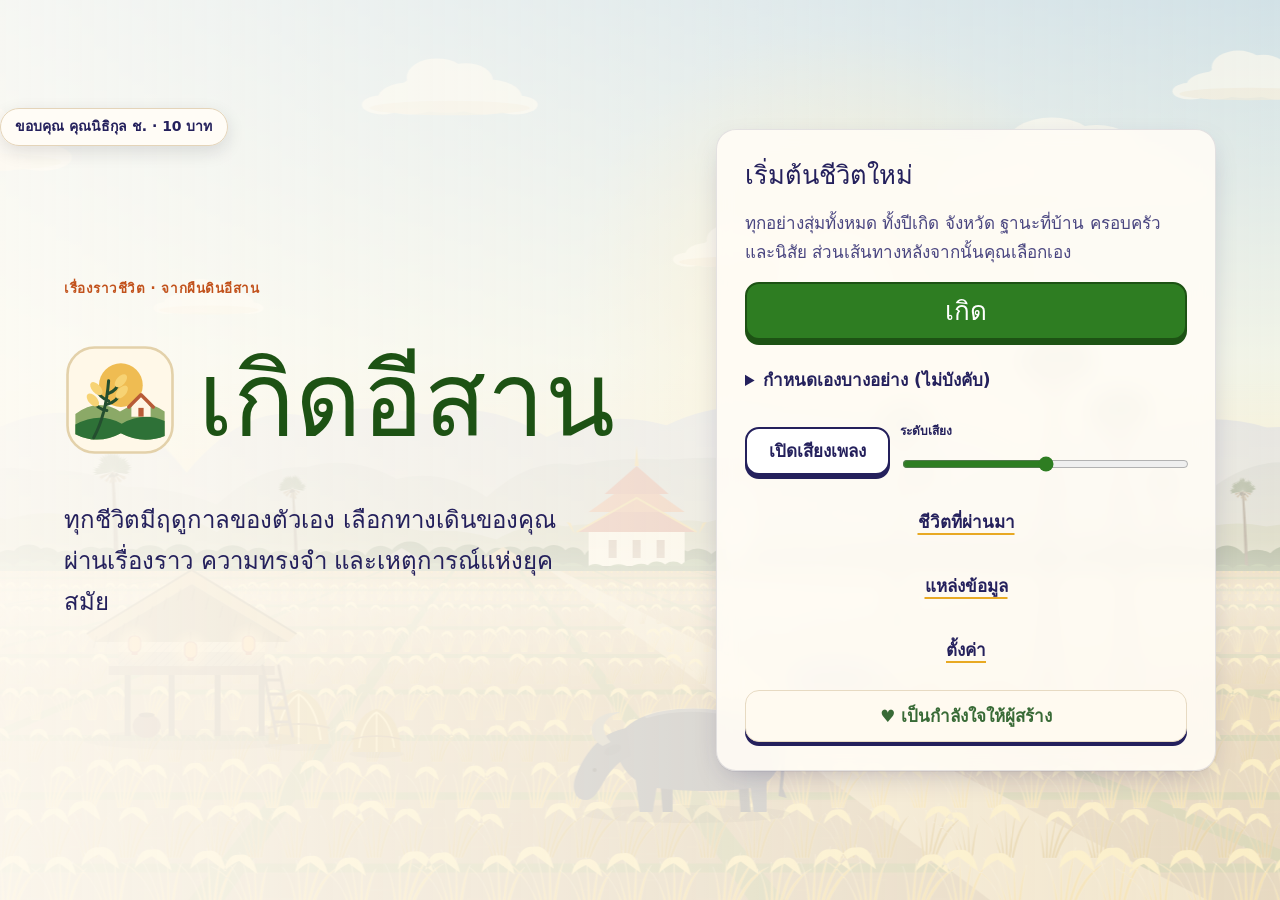
==== commit 399a7354: "feat: own home scenes, partner location, rich spending, elder parent care - Partner moves with the p" ====
--- a/work/ki-preview/index.html
+++ b/work/ki-preview/index.html
@@ -50,6 +50,8 @@
 <script src="data/more-disaster.js"></script>
 <script src="data/more-balance.js"></script>
 <script src="data/more-wealth.js"></script>
+<script src="data/more-rich.js"></script>
+<script src="data/more-elder-care.js"></script>
 <script src="data/more-pets.js"></script>
 <script src="data/story-continuity.js"></script>
 <script src="data/personality.js"></script>
--- a/work/ki-preview/css/scene.css
+++ b/work/ki-preview/css/scene.css
@@ -135,6 +135,9 @@
 .ki-scene[data-place="asiacity"] .pl-asiacity,
 .ki-scene[data-place="nordic"] .pl-nordic,
 .ki-scene[data-place="prison"] .pl-prison,
+.ki-scene[data-place="home-small"] .pl-home-small,
+.ki-scene[data-place="home-medium"] .pl-home-medium,
+.ki-scene[data-place="home-large"] .pl-home-large,
 .ki-scene[data-place="garden"] .pl-garden{opacity:1;visibility:visible;transition:opacity 1.2s ease,visibility 0s}
 .ki-scene .hills{transition:opacity 1.2s ease}
 .ki-scene[data-place="bangkok"] .hills,
@@ -232,3 +235,4 @@
 .ki-scene.still.fading .scene-veil{animation:ki-veil .3s ease!important}
 
 .ki-scene[data-place="asiacity"] .hills,.ki-scene[data-place="temple"] .hills .ridge-near{opacity:0}
+.ki-scene .car{display:none}.ki-scene[data-car~="bike"] .bike,.ki-scene[data-car~="car-small"] .car-small,.ki-scene[data-car~="car-pickup"] .car-pickup,.ki-scene[data-car~="car-electric"] .car-electric,.ki-scene[data-car~="car-luxury"] .car-luxury{display:inline}
--- a/work/ki-preview/css/app.css
+++ b/work/ki-preview/css/app.css
@@ -40,7 +40,7 @@
 .map-card{margin:12px 0 20px;padding:16px;border:1px solid #e7dac2;border-radius:18px;background:linear-gradient(150deg,#fffaf0,#f4ead6)}
 .map-card-heading{display:flex;align-items:center;justify-content:space-between;gap:10px}.map-card-kicker{font-size:12px;font-weight:700;color:#936b46;letter-spacing:.03em}.map-current{padding:5px 11px;border-radius:999px;background:#e1efd9;color:#28642b;font-size:14px;line-height:1.4}.isan-map{display:block;width:100%;height:auto;margin:10px auto;max-width:430px}.map-province{fill:#e9dabe;stroke:#fffaf1;stroke-width:1.6;stroke-linejoin:round;vector-effect:non-scaling-stroke}.map-province.is-current{fill:#3b8036;stroke:#fffaf1;stroke-width:2}.map-note,.map-credit{font-size:12px;line-height:1.5;color:#675d51}.map-note{margin:4px 0}.map-credit{display:inline-block;text-decoration:underline;text-underline-offset:2px}
 .slot-stats .slot-window{border-radius:14px}
-.slot-window .scene-svg{height:100%}
+.slot-window .scene-svg{height:100%;left:0;width:100%}
 .slot-window .scene-ground{top:calc(100% - 70px)}
 .slot-stats .character-avatar{height:125px}
 @media(max-width:600px){.slot-stats .character-avatar{height:125px}}
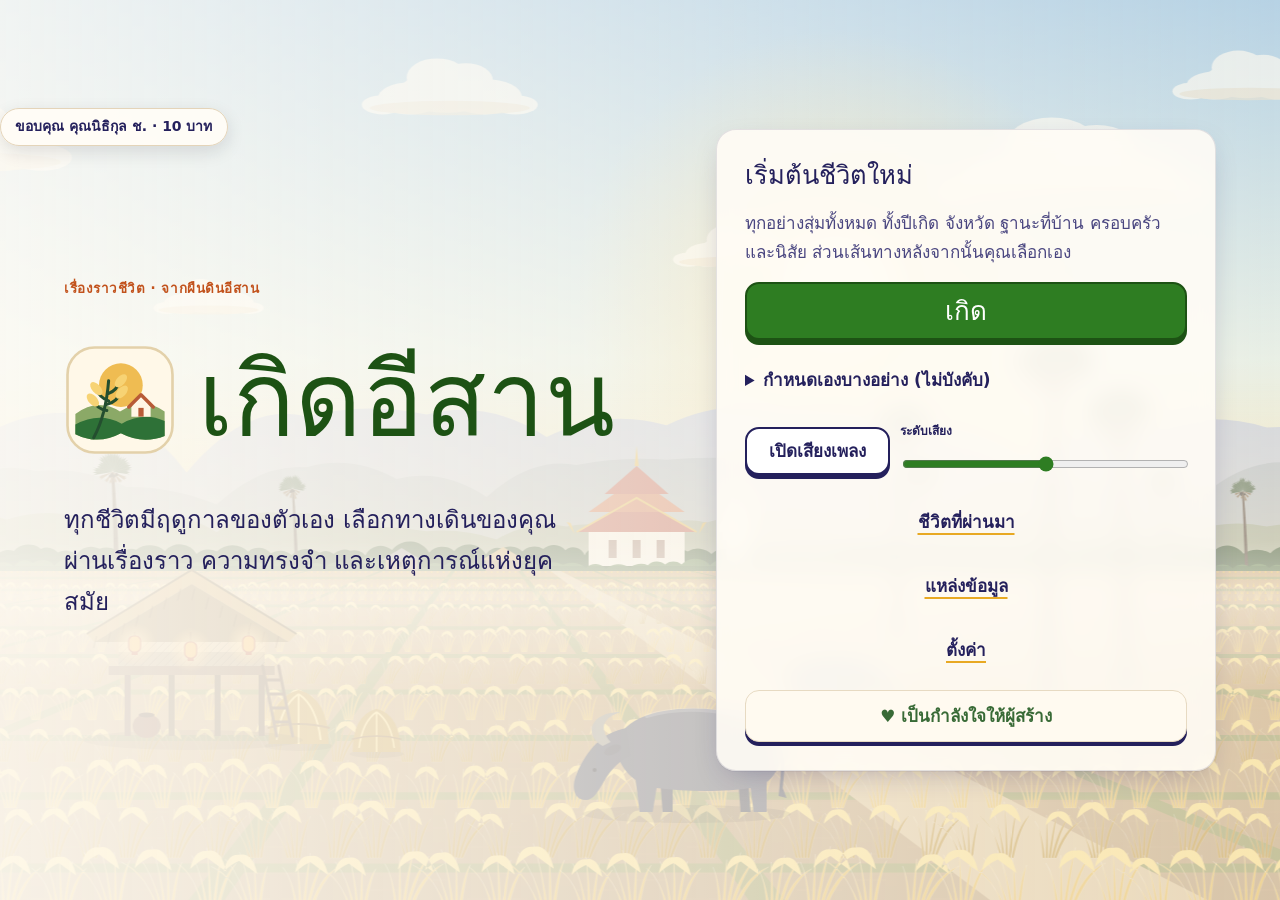
==== commit ebd73b7c: "feat: local politics ladder with clout from birth or community work - Clout counter built from villa" ====
--- a/work/ki-preview/index.html
+++ b/work/ki-preview/index.html
@@ -52,6 +52,7 @@
 <script src="data/more-wealth.js"></script>
 <script src="data/more-rich.js"></script>
 <script src="data/more-elder-care.js"></script>
+<script src="data/more-politics.js"></script>
 <script src="data/more-pets.js"></script>
 <script src="data/story-continuity.js"></script>
 <script src="data/personality.js"></script>
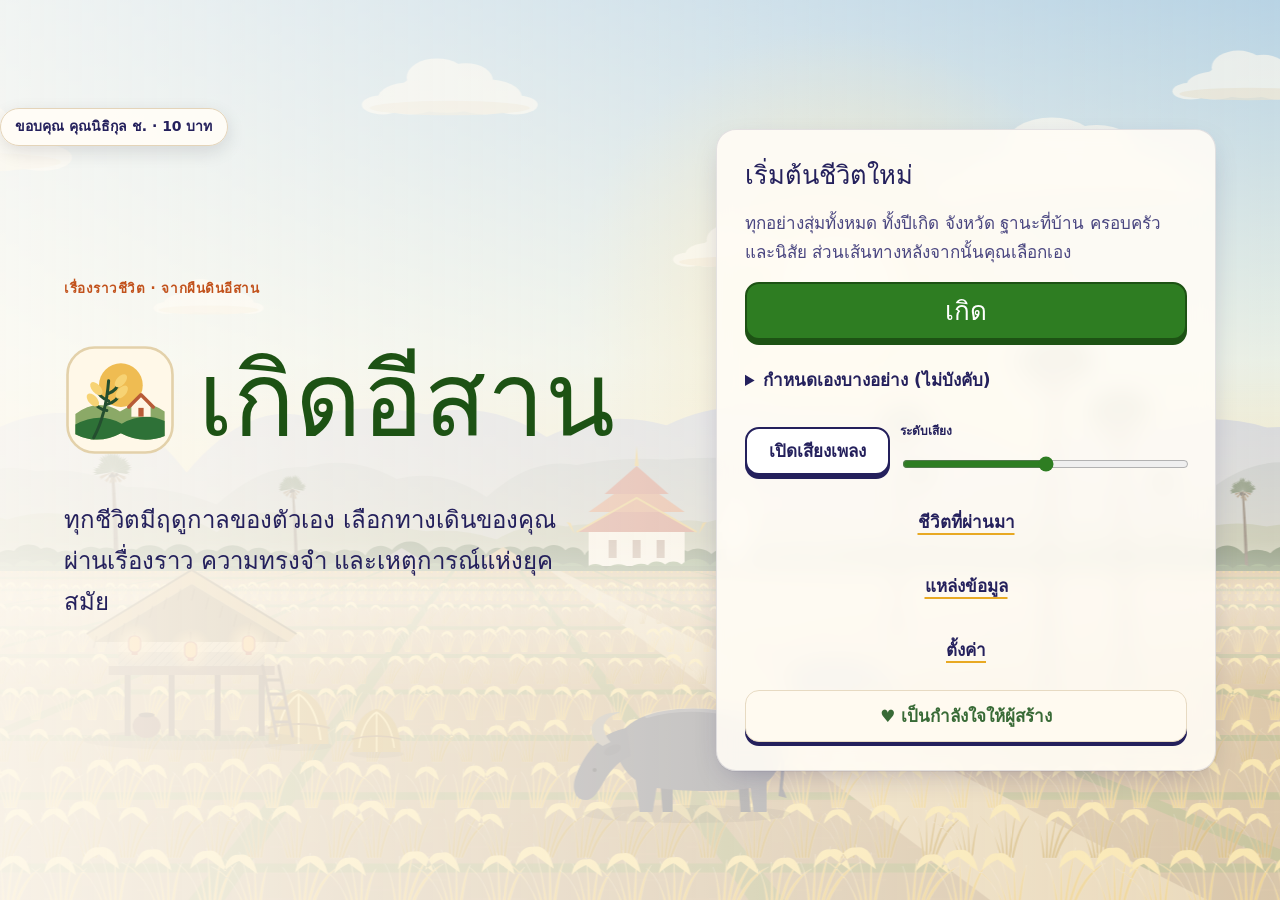
==== commit 74eec535: "feat: era-based family size, big spending choices, realistic lifespan Children follow Thailand's fer" ====
--- a/work/ki-preview/index.html
+++ b/work/ki-preview/index.html
@@ -53,6 +53,13 @@
 <script src="data/more-rich.js"></script>
 <script src="data/more-elder-care.js"></script>
 <script src="data/more-politics.js"></script>
+<script src="data/more-home-life.js"></script>
+<script src="data/more-life-stages.js"></script>
+<script src="data/more-modern-life.js"></script>
+<script src="data/more-isan-roots.js"></script>
+<script src="data/more-rich-life.js"></script>
+<script src="data/more-health-warning.js"></script>
+<script src="data/big-spends.js"></script>
 <script src="data/more-pets.js"></script>
 <script src="data/story-continuity.js"></script>
 <script src="data/personality.js"></script>
--- a/work/ki-preview/css/scene.css
+++ b/work/ki-preview/css/scene.css
@@ -138,6 +138,14 @@
 .ki-scene[data-place="home-small"] .pl-home-small,
 .ki-scene[data-place="home-medium"] .pl-home-medium,
 .ki-scene[data-place="home-large"] .pl-home-large,
+.ki-scene[data-place="office"] .pl-office,
+.ki-scene[data-place="hospital"] .pl-hospital,
+.ki-scene[data-place="construction"] .pl-construction,
+.ki-scene[data-place="campus"] .pl-campus,
+.ki-scene[data-place="restaurant"] .pl-restaurant,
+.ki-scene[data-place="garage"] .pl-garage,
+.ki-scene[data-place="camp"] .pl-camp,
+.ki-scene[data-place="apartment"] .pl-apartment,
 .ki-scene[data-place="garden"] .pl-garden{opacity:1;visibility:visible;transition:opacity 1.2s ease,visibility 0s}
 .ki-scene .hills{transition:opacity 1.2s ease}
 .ki-scene[data-place="bangkok"] .hills,
--- a/work/ki-preview/css/app.css
+++ b/work/ki-preview/css/app.css
@@ -21,7 +21,7 @@
 @media(max-width:600px){.character-avatar{height:clamp(120px,22vh,200px)}}
 .birth-character{height:145px;margin-top:-8px;display:flex;justify-content:center;animation:appear-birth 1.8s ease both}.birth-character svg{height:100%;width:auto}.birth-character.without-motion{animation:none}@media(prefers-reduced-motion:reduce){.birth-character{animation:none}}
 .birth-page{gap:12px}.birth-primary-actions{display:flex;gap:10px;flex-wrap:wrap}.birth-primary-actions .btn-primary{flex:1}.birth-visual{display:flex;align-items:center;justify-content:center;gap:12px;min-width:0}.birth-visual .birth-reveal{width:min(100%,520px);flex:1}.birth-visual .birth-character{flex:0 0 110px;height:140px;margin:0}.birth-facts{margin:0}@media(max-width:600px){.birth-visual{gap:4px}.birth-visual .birth-character{flex-basis:64px;height:90px}.birth-primary-actions .btn{min-height:48px}}
-.situation-dialog{position:fixed;inset:0;z-index:50;width:min(560px,calc(100% - 28px));max-width:560px;max-height:calc(100vh - 28px);max-height:calc(100dvh - 28px);margin:auto;overflow:auto;overscroll-behavior:contain;color:var(--ink);padding:0;border:1px solid #e4d4b9;border-radius:24px;background:#fffcf6;box-shadow:0 30px 100px rgba(28,27,42,.36)}.situation-dialog::backdrop{background:rgba(25,27,43,.6)}.situation-dialog[open]:not(:modal){box-shadow:0 0 0 100vmax rgba(25,27,43,.6),0 25px 90px rgba(21,22,38,.3)}.situation-dialog::before{content:"";display:block;height:7px;background:linear-gradient(90deg,#b75e3a 0 25%,#e4ac4a 25% 50%,#70945a 50% 75%,#556f93 75%)}.situation-heading{display:flex;padding:24px 26px 0;align-items:center;gap:18px}.situation-portrait{width:92px;height:112px;flex-basis:92px;border:1px solid #e7d4b8;border-radius:17px;background:linear-gradient(160deg,#f7e8c8,#e7d4ae)}.situation-portrait svg{height:100%;width:100%}.situation-title-block{min-width:0;flex:1}.situation-kicker{display:inline-block;margin-bottom:5px;color:#a65234;font-size:12px;font-weight:700;letter-spacing:.04em}.situation-meta{margin-bottom:5px;color:#716b7f;font-size:12px;font-weight:600}.situation-title-block h2{font-size:clamp(20px,4vw,28px);line-height:1.35}.situation-body,.situation-prompt,.situation-dialog>textarea,.situation-dialog>.muted,.situation-dialog>.btn-primary,.situation-dialog>.btn-quiet{margin-left:26px;margin-right:26px}.situation-body{margin-top:20px;color:#4b4655;font-size:16px;line-height:1.75}.situation-prompt{margin-top:20px;color:#665c54;font-size:13px;letter-spacing:.02em}.situation-dialog .choices{margin:10px 26px 24px;gap:9px}.situation-dialog .choice{position:relative;display:flex;align-items:center;gap:12px;min-height:58px;padding:10px 14px;border:1px solid #e3d8c6;border-radius:13px;background:#fff;box-shadow:0 2px 0 #e9dfcf;color:var(--ink);font-size:15px;line-height:1.45}.situation-dialog .choice:hover{border-color:#71946c;background:#f5f9f0;box-shadow:0 2px 0 #b6c8aa}.situation-dialog .choice:active{transform:translateY(1px);box-shadow:0 1px 0 #b6c8aa}.choice-number{display:grid;place-items:center;flex:0 0 32px;width:32px;height:32px;border-radius:10px;background:#f4eee2;color:#91745b;font-size:11px;font-weight:700}.choice-text{min-width:0;flex:1;overflow-wrap:anywhere}.choice-arrow{flex:none;color:#819476;font-size:20px;font-weight:400}.situation-dialog>textarea{display:block;width:calc(100% - 52px);padding:10px;border:1px solid var(--line-2);border-radius:10px;background:#fff;resize:vertical}.situation-dialog>.btn-primary{width:calc(100% - 52px);margin-bottom:24px;font-size:18px}.situation-dialog>.btn-quiet{margin-top:0;margin-bottom:14px;font-size:14px}.situation-dialog>.muted{font-size:13px}@media(max-width:600px){.situation-dialog{padding:0;border-radius:20px}.situation-heading{padding:20px 18px 0;gap:13px}.situation-portrait{width:68px;height:88px;flex-basis:68px;border-radius:13px}.situation-body,.situation-prompt,.situation-dialog>textarea,.situation-dialog>.muted,.situation-dialog>.btn-primary,.situation-dialog>.btn-quiet{margin-left:18px;margin-right:18px}.situation-dialog .choices{margin:10px 18px 20px}.situation-dialog>textarea,.situation-dialog>.btn-primary{width:calc(100% - 36px)}.situation-dialog .choice{min-height:54px}}
+.situation-dialog{position:fixed;inset:0;z-index:50;width:min(560px,calc(100% - 28px));max-width:560px;max-height:calc(100vh - 28px);max-height:calc(100dvh - 28px);margin:auto;overflow:auto;overscroll-behavior:contain;color:var(--ink);padding:0;border:1px solid #e4d4b9;border-radius:24px;background:#fffcf6;box-shadow:0 30px 100px rgba(28,27,42,.36)}.situation-dialog::backdrop{background:rgba(25,27,43,.6)}.situation-dialog[open]:not(:modal){box-shadow:0 0 0 100vmax rgba(25,27,43,.6),0 25px 90px rgba(21,22,38,.3)}.situation-dialog::before{content:"";display:block;height:7px;background:linear-gradient(90deg,#b75e3a 0 25%,#e4ac4a 25% 50%,#70945a 50% 75%,#556f93 75%)}.situation-heading{display:flex;padding:24px 26px 0;align-items:center;gap:18px}.situation-portrait{width:92px;height:112px;flex-basis:92px;border:1px solid #e7d4b8;border-radius:17px;background:linear-gradient(160deg,#f7e8c8,#e7d4ae)}.situation-portrait svg{height:100%;width:100%}.situation-title-block{min-width:0;flex:1}.situation-kicker{display:inline-block;margin-bottom:5px;color:#a65234;font-size:12px;font-weight:700;letter-spacing:.04em}.situation-meta{margin-bottom:5px;color:#716b7f;font-size:12px;font-weight:600}.situation-title-block h2{font-size:clamp(20px,4vw,28px);line-height:1.35}.situation-body,.situation-prompt,.situation-dialog>textarea,.situation-dialog>.muted,.situation-dialog>.btn-primary,.situation-dialog>.btn-quiet{margin-left:26px;margin-right:26px}.situation-body{margin-top:20px;color:#4b4655;font-size:16px;line-height:1.75}.situation-prompt{margin-top:20px;color:#665c54;font-size:13px;letter-spacing:.02em}.situation-dialog .choices{margin:10px 26px 24px;gap:9px}.situation-dialog .choice{position:relative;display:flex;align-items:center;gap:12px;min-height:58px;padding:10px 14px;border:1px solid #e3d8c6;border-radius:13px;background:#fff;box-shadow:0 2px 0 #e9dfcf;color:var(--ink);font-size:15px;line-height:1.45}.situation-dialog .choice:hover{border-color:#71946c;background:#f5f9f0;box-shadow:0 2px 0 #b6c8aa}.situation-dialog .choice:active{transform:translateY(1px);box-shadow:0 1px 0 #b6c8aa}.choice-number{display:grid;place-items:center;flex:0 0 32px;width:32px;height:32px;border-radius:10px;background:#f4eee2;color:#91745b;font-size:11px;font-weight:700}.choice-text{min-width:0;flex:1;overflow-wrap:anywhere}.choice-arrow{flex:none;color:#819476;font-size:20px;font-weight:400}.situation-dialog>textarea{display:block;width:calc(100% - 52px);padding:10px;border:1px solid var(--line-2);border-radius:10px;background:#fff;resize:vertical}.situation-dialog>.btn-primary{width:calc(100% - 52px);margin-bottom:24px;font-size:18px}.situation-dialog>.btn-quiet{margin-top:0;margin-bottom:14px;font-size:14px}.spend-dialog .spend-desc{display:block;margin-top:4px;color:var(--ink-2);font-size:13px;line-height:1.5}.spend-dialog .choice:disabled{opacity:.55;cursor:not-allowed}.pet-dialog .pet-form{display:grid;gap:14px;margin:16px 26px 24px}.pet-dialog .pet-form .btn-primary{width:100%;font-size:18px}.situation-dialog>.muted{font-size:13px}@media(max-width:600px){.situation-dialog{padding:0;border-radius:20px}.situation-heading{padding:20px 18px 0;gap:13px}.situation-portrait{width:68px;height:88px;flex-basis:68px;border-radius:13px}.situation-body,.situation-prompt,.situation-dialog>textarea,.situation-dialog>.muted,.situation-dialog>.btn-primary,.situation-dialog>.btn-quiet{margin-left:18px;margin-right:18px}.situation-dialog .choices{margin:10px 18px 20px}.situation-dialog>textarea,.situation-dialog>.btn-primary{width:calc(100% - 36px)}.situation-dialog .choice{min-height:54px}.pet-dialog .pet-form{margin:14px 18px 20px}}
 .character-avatar svg{animation:character-breathe 4s ease-in-out infinite;transform-origin:center bottom}@keyframes character-breathe{0%,100%{transform:translateY(0)}50%{transform:translateY(-3px)}}@media(prefers-reduced-motion:reduce){.character-avatar svg{animation:none}}
 .comparison-panel{padding:18px;border:1px solid var(--line);border-radius:14px;background:var(--paper-2)}.comparison-panel h2{font-size:20px}.comparison-row{margin:12px 0}.comparison-row a,.source-statistics a{font-size:13px}.source-statistics{padding:14px;border:1px solid var(--line);border-radius:12px}.source-statistics summary{font-weight:700;cursor:pointer}
 .music-controls{display:flex;align-items:center;gap:10px;flex-wrap:wrap}.music-controls .form-field{min-width:105px;flex:1;font-size:12px}.music-controls input[type=range]{min-height:32px;padding:0;accent-color:var(--rice)}
@@ -77,6 +77,7 @@
 .pf-badge{grid-column:1/-1;justify-self:start;padding:1px 8px;border-radius:999px;background:var(--rice-soft);color:var(--rice-deep);font-size:12px}
 .pf-market[open] .pf-market-line{font-weight:700}
 .pf-note{margin:0 0 8px;font-size:12px}
+.pf-subhead{margin:12px 0 4px;font-size:13px;color:var(--ink-2)}.pf-open .pf-change{min-width:0;margin-left:.25em}
 .pf-qty{display:flex;flex-wrap:wrap;align-items:center;gap:6px;margin:0 0 10px}.pf-qty-label{flex:1 0 100%;font-size:12px;color:var(--ink-2)}.pf-qty-btn{min-width:48px;min-height:40px;padding:4px 10px;font-size:14px}
 @media (min-width:700px){
   .portfolio-dialog{inset:0;width:min(600px,calc(100% - 48px));height:auto;max-height:calc(100vh - 48px);max-height:calc(100dvh - 48px);margin:auto;border-radius:20px;box-shadow:0 30px 100px rgba(21,22,38,.3)}
@@ -94,7 +95,7 @@
   .portfolio-dialog{inset:0 0 0 auto;width:min(480px,100%);height:100vh;height:100dvh;max-height:none;margin:0 0 0 auto;border-radius:20px 0 0 20px;box-shadow:-20px 0 60px rgba(21,22,38,.25)}
 }
 .music-player{position:fixed;left:12px;bottom:12px;z-index:50;width:240px;height:135px;border-radius:12px;overflow:hidden;box-shadow:0 6px 20px rgba(0,0,0,.25);background:#000}.music-player[hidden]{display:none}.music-player iframe{width:100%;height:100%;border:0}@media(max-width:600px){.music-player{width:200px;height:113px;bottom:calc(var(--bar-h,64px) + 12px)}}
-.family-row{position:absolute;z-index:3;left:4px;right:4px;bottom:2px;display:flex;flex-wrap:wrap;justify-content:space-between;align-items:flex-end;gap:0 2px;pointer-events:none}.family-figure{width:36px;display:flex;flex-direction:column;align-items:center}.family-figure svg{width:36px;height:48px}.family-figure span{font-size:10px;line-height:1.1;background:rgba(255,252,246,.85);border-radius:6px;padding:0 4px;color:var(--ink)}
+.family-gap{flex:0 0 72px}.family-row{position:absolute;z-index:3;left:4px;right:4px;bottom:2px;display:flex;flex-wrap:wrap;justify-content:space-between;align-items:flex-end;gap:0 2px;pointer-events:none}.family-figure{width:36px;display:flex;flex-direction:column;align-items:center}.family-figure svg{width:36px;height:48px}.family-figure span{font-size:10px;line-height:1.1;background:rgba(255,252,246,.85);border-radius:6px;padding:0 4px;color:var(--ink)}
 select{-webkit-appearance:none;appearance:none;font:inherit;font-size:15px;color:var(--ink);min-height:46px;width:100%;padding:8px 40px 8px 14px;border:1.5px solid var(--line-2);border-radius:12px;background:#fff url("data:image/svg+xml,%3Csvg xmlns='http://www.w3.org/2000/svg' width='14' height='9' viewBox='0 0 14 9'%3E%3Cpath d='M1 1l6 6 6-6' fill='none' stroke='%232E7D22' stroke-width='2.2' stroke-linecap='round' stroke-linejoin='round'/%3E%3C/svg%3E") no-repeat right 14px center;cursor:pointer;transition:border-color .15s,box-shadow .15s}select:hover{border-color:var(--rice)}select:focus-visible{outline:none;border-color:var(--rice);box-shadow:0 0 0 3px rgba(46,125,34,.22)}.playback select{width:auto;min-width:110px}
 .music-bar{position:fixed;left:12px;right:12px;bottom:12px;z-index:60;display:flex;align-items:center;gap:10px;max-width:420px;padding:8px 10px 8px 14px;border:1px solid #e4d4b9;border-radius:14px;background:#fffcf6;box-shadow:0 8px 24px rgba(28,27,42,.18);color:var(--ink)}.music-bar[hidden]{display:none}.music-note{color:#a65234;font-size:18px}.music-info{min-width:0;flex:1}.music-title{display:block;overflow:hidden;white-space:nowrap;text-overflow:ellipsis;font-size:13px}.music-track{height:5px;margin-top:5px;border-radius:999px;background:#ece3d2;overflow:hidden}.music-fill{height:100%;width:0;background:#2e7d32}.music-time{flex:none;font-size:12px;color:#716b7f;font-variant-numeric:tabular-nums}.music-stop{flex:none;width:36px;height:36px;border:1px solid var(--line-2);border-radius:10px;background:#fff;color:var(--ink);cursor:pointer}
 @media(max-width:1023px){.music-bar{bottom:calc(var(--bar-h,84px) + 4px)}.music-player{bottom:calc(var(--bar-h,84px) + 62px)}}
@@ -126,7 +127,7 @@
 .fold[open]>.fold-summary::after{transform:rotate(180deg)}
 .fold h4{margin:14px 0 6px;font-size:15px}
 .fold>h4:first-of-type{margin-top:4px}
-.fold-line{margin:6px 0;font-size:14px;line-height:1.5;overflow-wrap:anywhere}
+.fold-line{margin:6px 0;font-size:14px;line-height:1.5;overflow-wrap:anywhere}.trait-meters{display:grid;gap:8px;margin:2px 0 12px}.trait-meter{display:grid;grid-template-columns:5.5em minmax(0,1fr) 2em;align-items:center;gap:8px;font-size:14px}.trait-meter progress{width:100%;height:10px;margin:0;accent-color:var(--rice)}.trait-meter strong{text-align:right}.fact-list{border-top:1px solid var(--line)}.fact-row{display:flex;justify-content:space-between;align-items:baseline;gap:12px;padding:7px 0;border-bottom:1px solid var(--line);font-size:14px;line-height:1.45}.fact-row span{flex:none;color:var(--ink-2)}.fact-row strong{min-width:0;text-align:right;font-weight:600;overflow-wrap:anywhere}.fold-note{margin:8px 0 0;color:var(--ink-2);font-size:12px;line-height:1.5}
 .fold .people-panel{margin:0;padding:0;border:0;background:none}
 .fold .friends-panel{margin-top:14px;padding-top:12px;border-top:1px solid var(--line)}
 .fold .people-panel h4{margin:0 0 8px}
